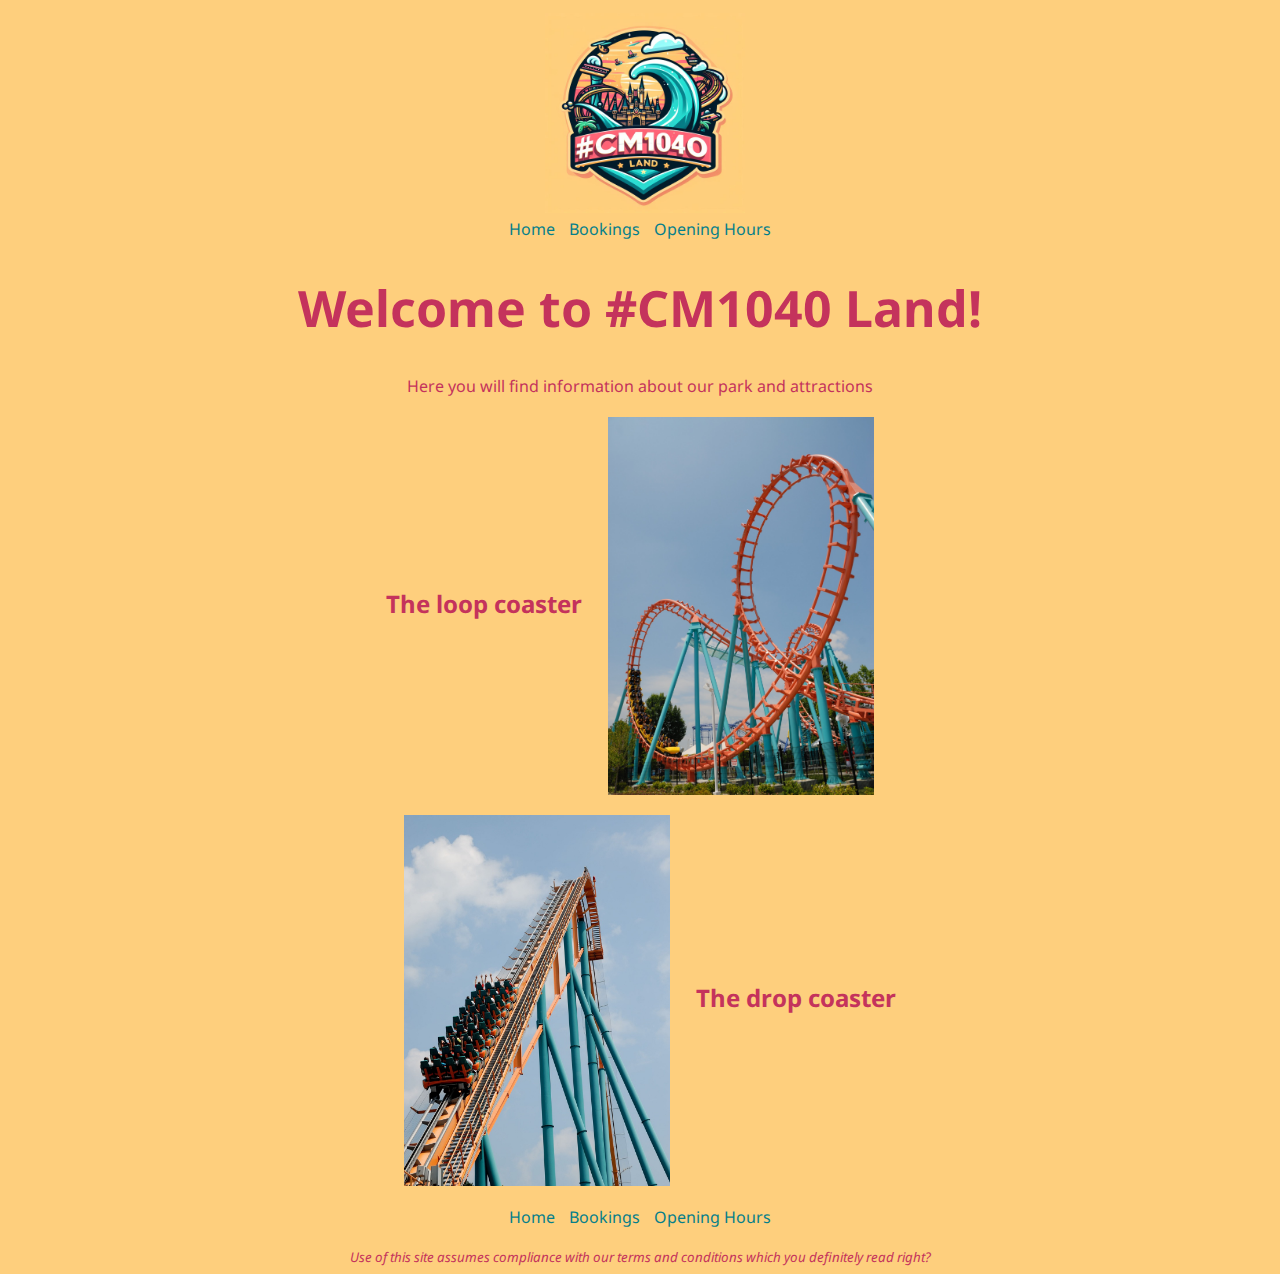
==== index.html @ 5c7fb1ee "More CSS theming" ====
<!-- Wireframe: https://www.figma.com/file/y3d4MsOVVOlevsQL9Gg4LT/Opening-Hours?type=design&mode=design&t=Ou2xf86A0psHcPzY-0 -->

<!DOCTYPE html>
<html lang="en">

<head>
    <meta charset="UTF-8">
    <meta name="viewport" content="width=device-width, initial-scale=1.0">
    <meta name="description" content="Free Web tutorials">
    <meta name="keywords" content="HTML, CSS, JavaScript">
    <meta http-equiv="refresh" content="30">
    <link rel="stylesheet" href="./stylesheet/main.css">
    <link rel="stylesheet" href="./stylesheet/index.css">
    <link href='https://fonts.googleapis.com/css?family=Noto+Sans' rel='stylesheet'>
    <!-- Required a Title -->
    <title>CM1040 Land Home</title>
</head>

<body class="grid-container">
    <!-- Header block to hold site logo-->
    <header>
        <img src="./static/images/logo/MainLogo.jpg" alt="#cm1040 main logo" id="headerImage">
    </header>
    <!-- Navigation bar to hold links to other pages-->
    <nav>
        <a href="index.html">Home</a>
        <a href="pages/bookings.html">Bookings</a>
        <a href="pages/opening_hours.html">Opening Hours</a>
    </nav>
    <!-- Content Here. Content will be in blocks on which the image alternates left to right with the text -->

    <main>
        <h1>Welcome to #CM1040 Land!</h1>
        <p>Here you will find information about our park and attractions</p>
        <div id="mainContentImageFirst">
            <p class="rideText"><h2>The loop coaster
            <img src="./static/images/rides/roller-coaster-14030916182tB.jpg" alt="picture of a rollercoaster" class="rideImage"></h2>
        </p>
        </div>
        <div id="mainContentTextFirst">
            <p class="rideText"><h2>
            <img src="./static/images/rides/roller-coaster-1701092_1280.jpg" alt="picture of a rollercoaster" class="rideImage">
            The drop coaster</h2></p>
        </div>
    </main>
    <!-- footer block to hold sitemap and legal statement-->
    <footer>
        <nav id="SiteMap"><a href="index.html">Home</a>
            <a href="./pages/bookings.html">Bookings</a>
            <a href="./pages/opening_hours.html">Opening Hours</a>
        </nav>
        <div id="legalDisclaimer">Use of this site assumes compliance with our terms and conditions which you definitely
            read right?</div>
    </footer>
</body>

</html>
---- stylesheet/main.css ----
/* main.css is on everypage to keep styling consistant, will make use of css variable system to keep colors consistant on each page  each page will have it's own css for individual styling which will allow each person to style their pages in their own way but keep the core style the same on all pages */

:root {
    /* All variables are stored in root allowing them to be used on other css pages by calling var() */
    --background-color: blue;
}

body,
h1,
h2,
h3,
h4,
h5,
h6 {
    font-family: 'Noto Sans', Arial, Helvetica, sans-serif;
    background-color: rgb(254,207,125);
    color: rgb(196,51,92);
}
h1{
    font-size: 50px;
}

table {
    margin-left: auto;
    margin-right: auto;
    padding: 5px;
    text-align: center;
}
td {
    padding:10px
}
tr:nth-child(even){background-color: #f2f2f2;}
tr:nth-child(odd){background-color: lightgray;}

tr:hover {background-color: rgb(255,100,118);
color: white;}

th {
  padding-top: 12px;
  padding-bottom: 12px;
  background-color:rgb(6,127,138);
  color: white;
}

/* Header CSS */
header {
    grid-area: header;
}

header {
    width: 100%;
    height: 200px;
    padding: 5px;

}

/* Navigation CSS */
nav {
    grid-area: nav;
}

nav {
    display: inline;
    padding: 5px,0,5px,0;
    margin: auto;
    box-sizing: content-box;
}

nav a {
    padding : 5px;
    text-decoration: none;
    color: rgb(6,127,138);
    
}

/* Main CSS */
main {
    grid-area: main;
}

main {
    text-align: center;
}

/* Footer CSS */
footer {
    grid-area: footer;
}

footer {
    text-align: center;
}

.grid-container {
    display: grid;
    grid-template-columns: 100px auto auto auto auto 100px;
    grid-template-areas:
        'header header header header header header'
        'nav nav nav nav nav nav'
        '. main main main main .'
        'footer footer footer footer footer footer';
}

#headerImage {
    display: block;
    margin-left: auto;
    margin-right: auto;
    height: 200px;
}

#SiteMap {
    display: block;
}


#legalDisclaimer {
    margin-top: 20px;
    font-size: smaller;
    font-style: italic;
}
---- stylesheet/index.css ----
.rideImage {
    width :25%;
    vertical-align: middle;
    margin-left: 20px;
    margin-right: 20px;
}

.rideText {
    vertical-align: middle;
}
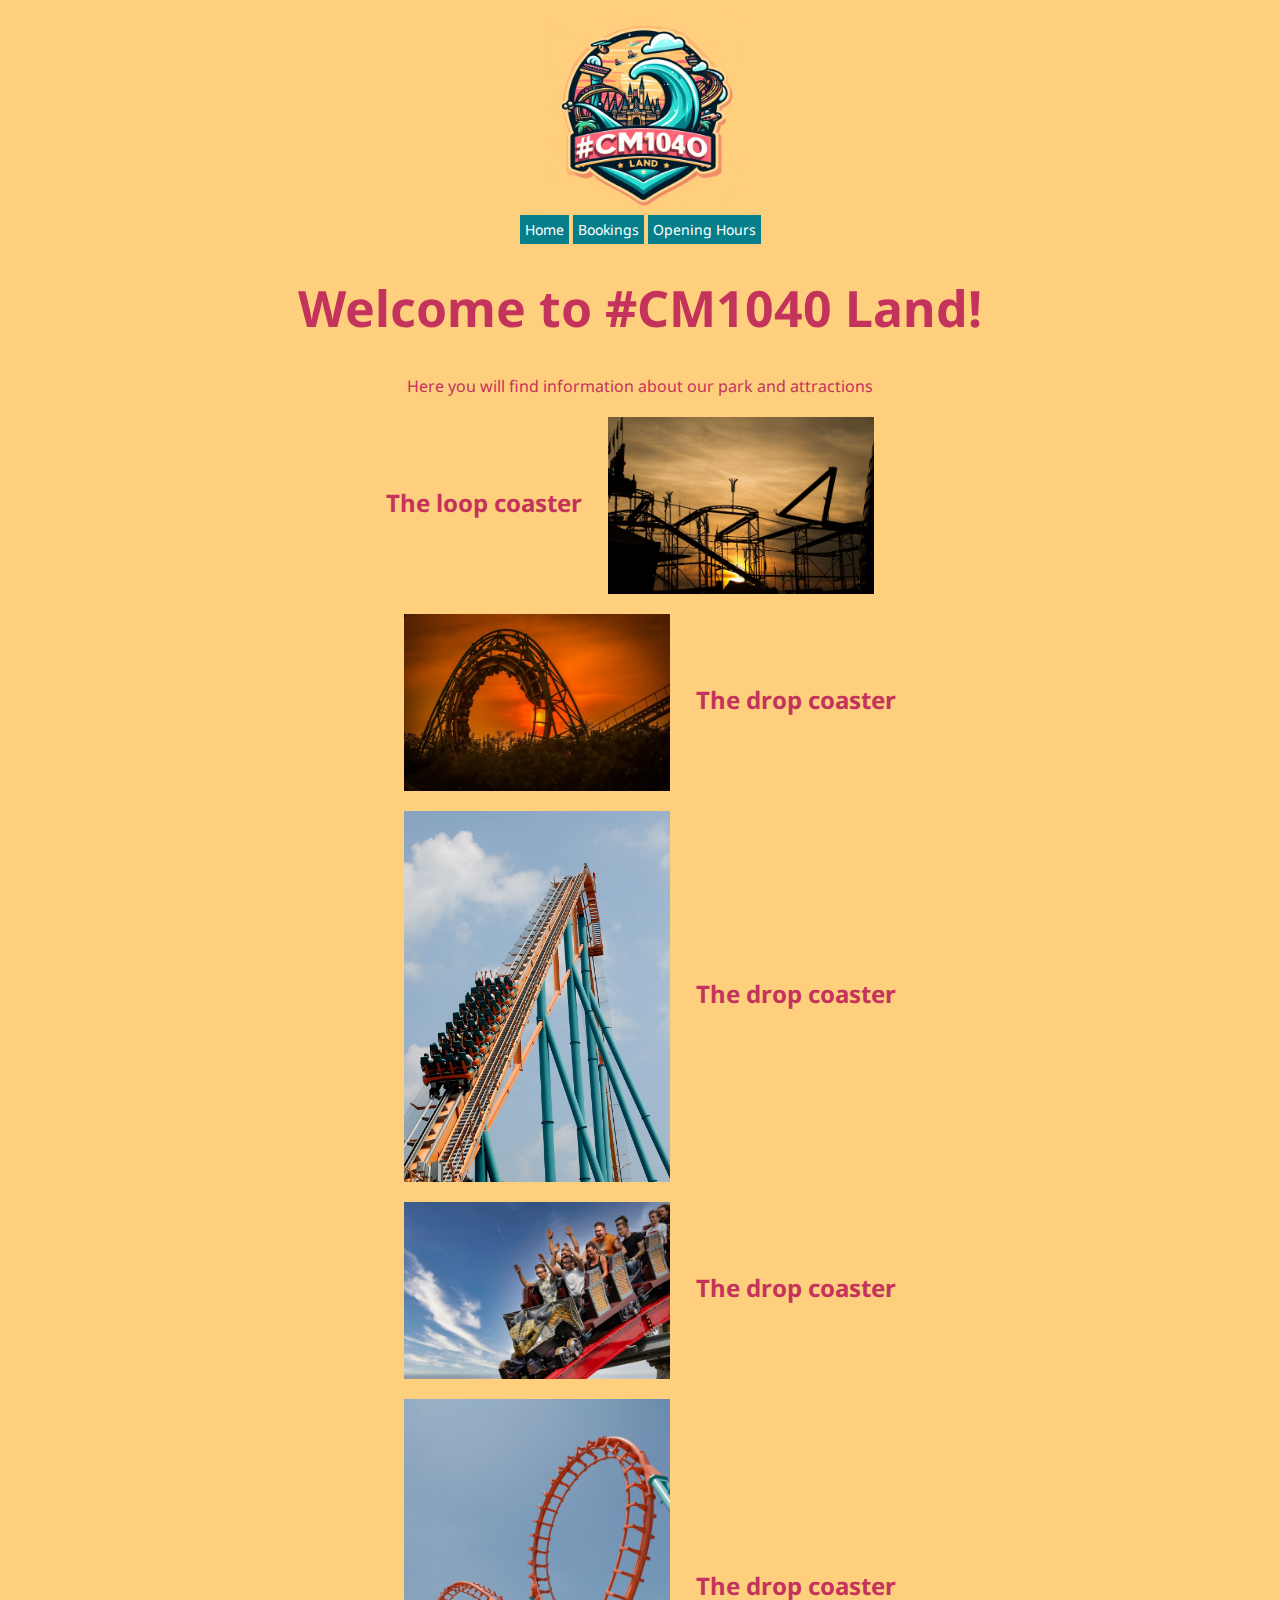
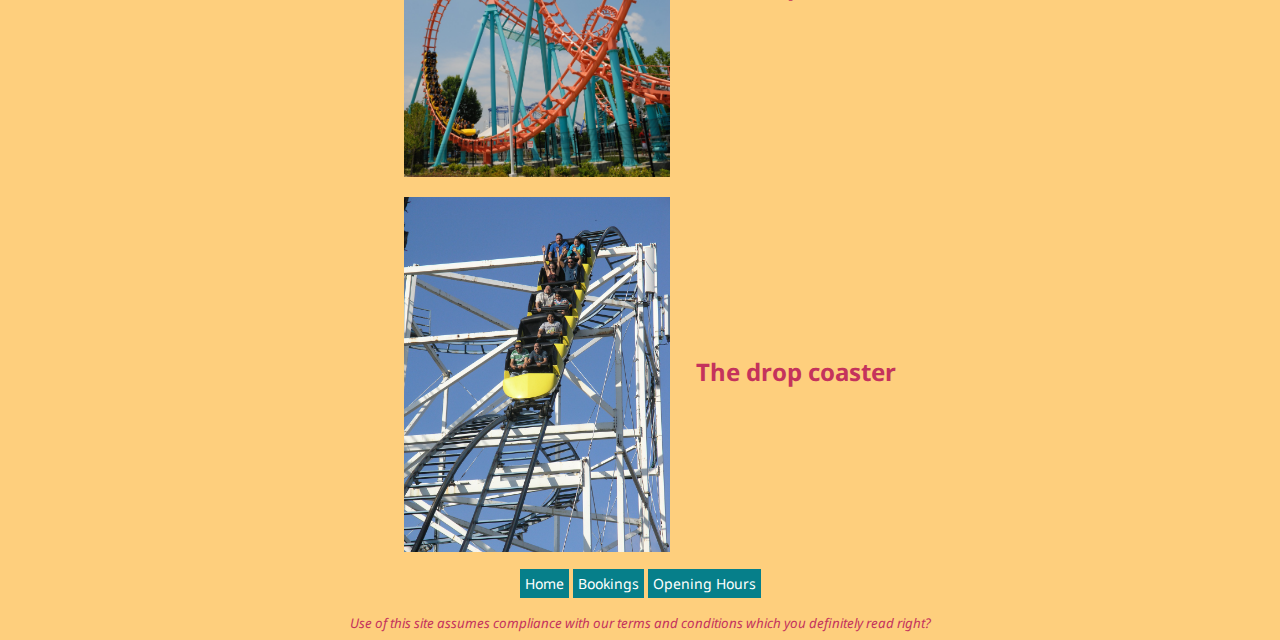
==== commit a0df3485: "update images" ====
--- a/index.html
+++ b/index.html
@@ -34,12 +34,32 @@
         <p>Here you will find information about our park and attractions</p>
         <div id="mainContentImageFirst">
             <p class="rideText"><h2>The loop coaster
-            <img src="./static/images/rides/roller-coaster-14030916182tB.jpg" alt="picture of a rollercoaster" class="rideImage"></h2>
+            <img src="./static/images/rides/coaster1.jpg" alt="picture of a rollercoaster" class="rideImage"></h2>
         </p>
         </div>
         <div id="mainContentTextFirst">
             <p class="rideText"><h2>
-            <img src="./static/images/rides/roller-coaster-1701092_1280.jpg" alt="picture of a rollercoaster" class="rideImage">
+            <img src="./static/images/rides/coaster2.jpg" alt="picture of a rollercoaster" class="rideImage">
+            The drop coaster</h2></p>
+        </div>
+        <div id="mainContentTextFirst">
+            <p class="rideText"><h2>
+            <img src="./static/images/rides/coaster3.jpg" alt="picture of a rollercoaster" class="rideImage">
+            The drop coaster</h2></p>
+        </div>
+        <div id="mainContentTextFirst">
+            <p class="rideText"><h2>
+            <img src="./static/images/rides/coaster4.jpg" alt="picture of a rollercoaster" class="rideImage">
+            The drop coaster</h2></p>
+        </div>
+        <div id="mainContentTextFirst">
+            <p class="rideText"><h2>
+            <img src="./static/images/rides/coaster5.jpg" alt="picture of a rollercoaster" class="rideImage">
+            The drop coaster</h2></p>
+        </div>
+        <div id="mainContentTextFirst">
+            <p class="rideText"><h2>
+            <img src="./static/images/rides/coaster6.jpg" alt="picture of a rollercoaster" class="rideImage">
             The drop coaster</h2></p>
         </div>
     </main>
--- a/stylesheet/main.css
+++ b/stylesheet/main.css
@@ -4,7 +4,7 @@
     /* All variables are stored in root allowing them to be used on other css pages by calling var() */
     --background-color: blue;
 }
-
+/* set the default fonts throughout, the text color and the background color to match the logo */
 body,
 h1,
 h2,
@@ -16,10 +16,12 @@
     background-color: rgb(254,207,125);
     color: rgb(196,51,92);
 }
+/* override the h1 font size */
 h1{
     font-size: 50px;
 }
 
+/* setup defaults for tables, we want them to have some padding around the elements and the colors to alternate. When we hover over a row we want that row to change color so that it is obvious where the mouse is */
 table {
     margin-left: auto;
     margin-right: auto;
@@ -27,14 +29,13 @@
     text-align: center;
 }
 td {
-    padding:10px
+    padding:10px;
+    min-width: 100px;
 }
 tr:nth-child(even){background-color: #f2f2f2;}
 tr:nth-child(odd){background-color: lightgray;}
-
 tr:hover {background-color: rgb(255,100,118);
 color: white;}
-
 th {
   padding-top: 12px;
   padding-bottom: 12px;
@@ -42,7 +43,7 @@
   color: white;
 }
 
-/* Header CSS */
+/* Style the Header tag, we want this to be a standard size on all pages. Assign it to the header definition in the grid layout */
 header {
     grid-area: header;
 }
@@ -54,7 +55,7 @@
 
 }
 
-/* Navigation CSS */
+/* Style the Navigation tag, we want this to be a standard size on all pages. Assign it to the nav definition in the grid layout */
 nav {
     grid-area: nav;
 }
@@ -62,18 +63,27 @@
 nav {
     display: inline;
     padding: 5px,0,5px,0;
+    box-sizing: content-box;
     margin: auto;
-    box-sizing: content-box;
 }
-
+/* stick some boxes around the links in the nav bar and animate them so that they grow when you hover over them*/
 nav a {
     padding : 5px;
     text-decoration: none;
-    color: rgb(6,127,138);
-    
+    color: white;
+    background-color: rgb(6,127,138);
+/* add animation for nav bar to make the font size increase on hover*/
+    font-size: 14px;
+    transition: font-size 0.5s 0.1s;    
 }
 
-/* Main CSS */
+nav a:hover {
+    background-color: rgb(255,100,118);
+    color: white;
+    font-size: 36px;
+}
+
+/* Style the main tag, we want this to be a standard size on all pages. Assign it to the main definition in the grid layout */
 main {
     grid-area: main;
 }
@@ -82,7 +92,7 @@
     text-align: center;
 }
 
-/* Footer CSS */
+/* Style the footer tag, we want this to be a standard size on all pages. Assign it to the footer definition in the grid layout */
 footer {
     grid-area: footer;
 }
@@ -90,7 +100,7 @@
 footer {
     text-align: center;
 }
-
+/* Create the grid layout, it should be that the first 100% is the header then 100% of the nav then the main section has some padding to keep it more to the center and finally the footer is 100% again */
 .grid-container {
     display: grid;
     grid-template-columns: 100px auto auto auto auto 100px;
@@ -100,19 +110,19 @@
         '. main main main main .'
         'footer footer footer footer footer footer';
 }
-
+/* control the height of the header image */
 #headerImage {
     display: block;
     margin-left: auto;
     margin-right: auto;
     height: 200px;
 }
-
+/* make the site map links appear as a block */
 #SiteMap {
     display: block;
 }
 
-
+/* make the legal disclaimer smaller and italic */
 #legalDisclaimer {
     margin-top: 20px;
     font-size: smaller;
--- a/stylesheet/index.css
+++ b/stylesheet/index.css
@@ -1,10 +1,11 @@
+/* scale the ride image and put some margins around it */
 .rideImage {
     width :25%;
     vertical-align: middle;
     margin-left: 20px;
     margin-right: 20px;
 }
-
+/* align the text so that it appears in the middle of the image it is alongside */
 .rideText {
     vertical-align: middle;
 }
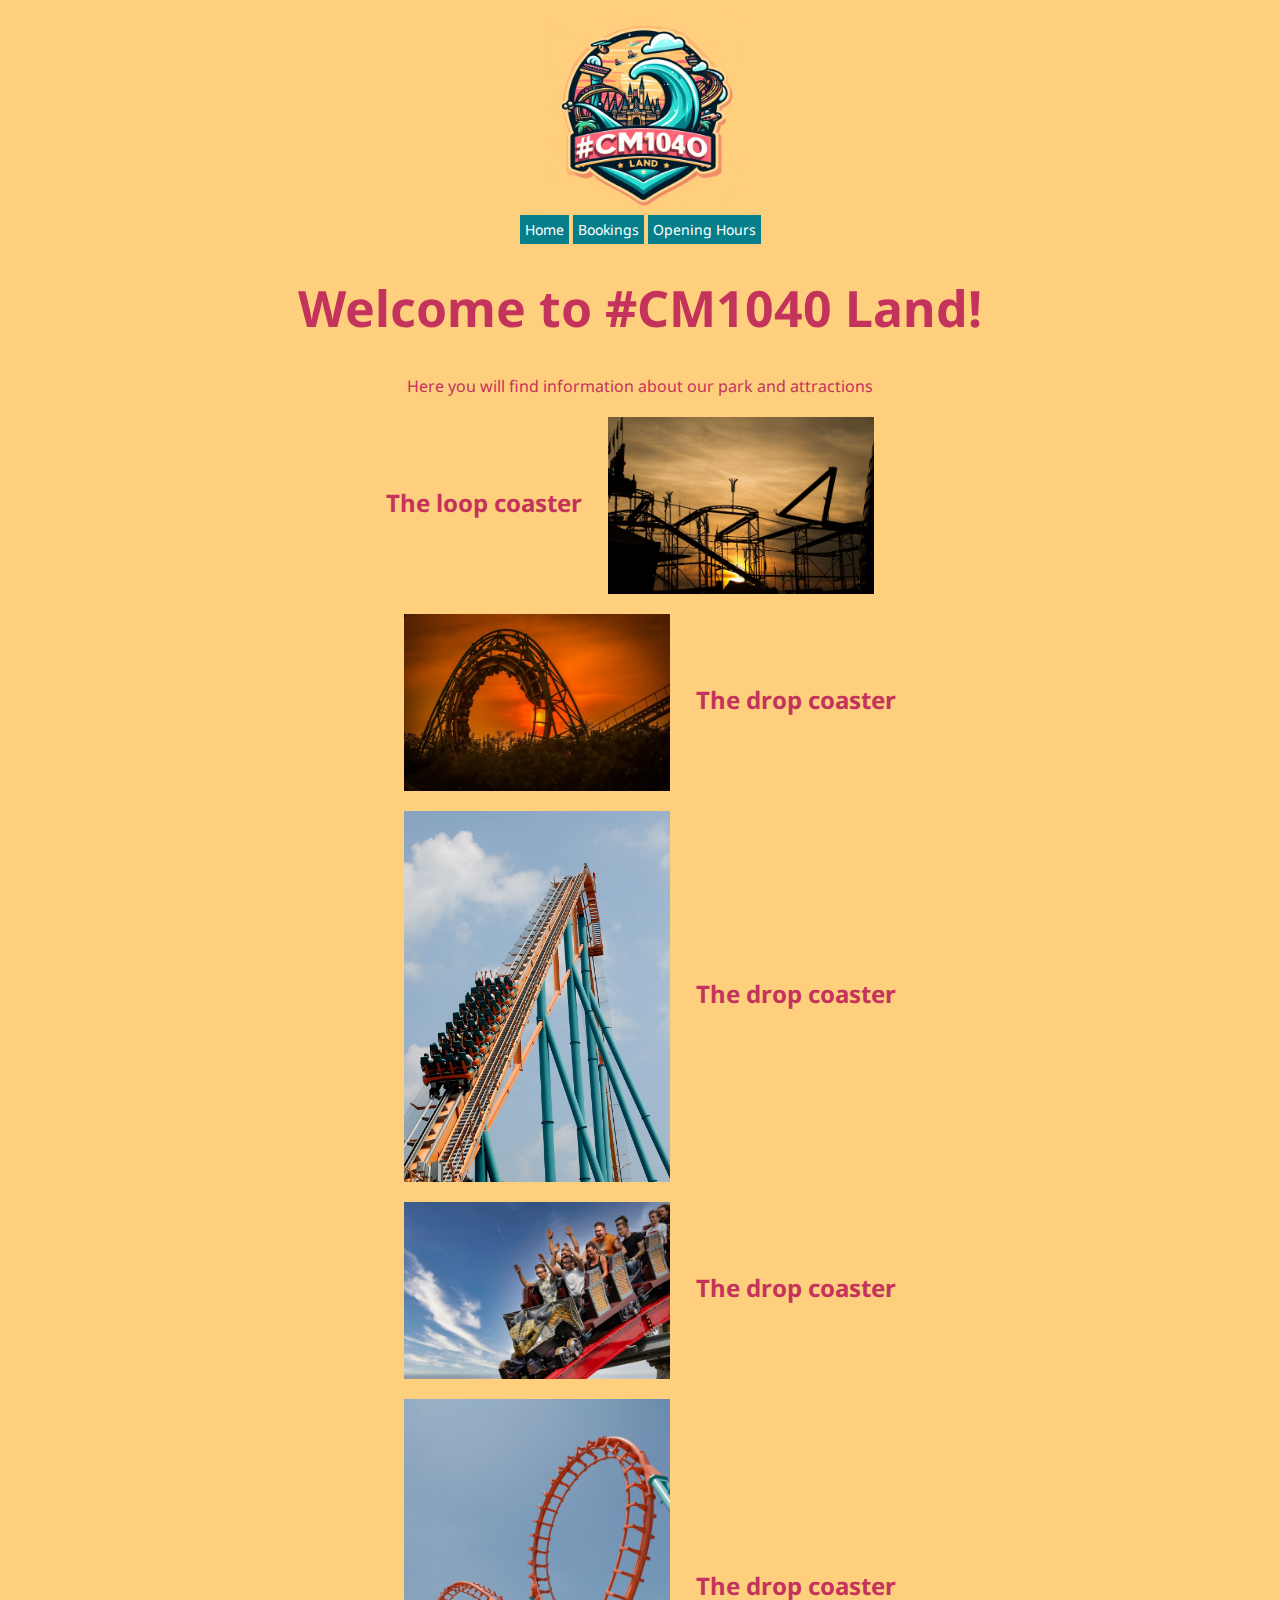
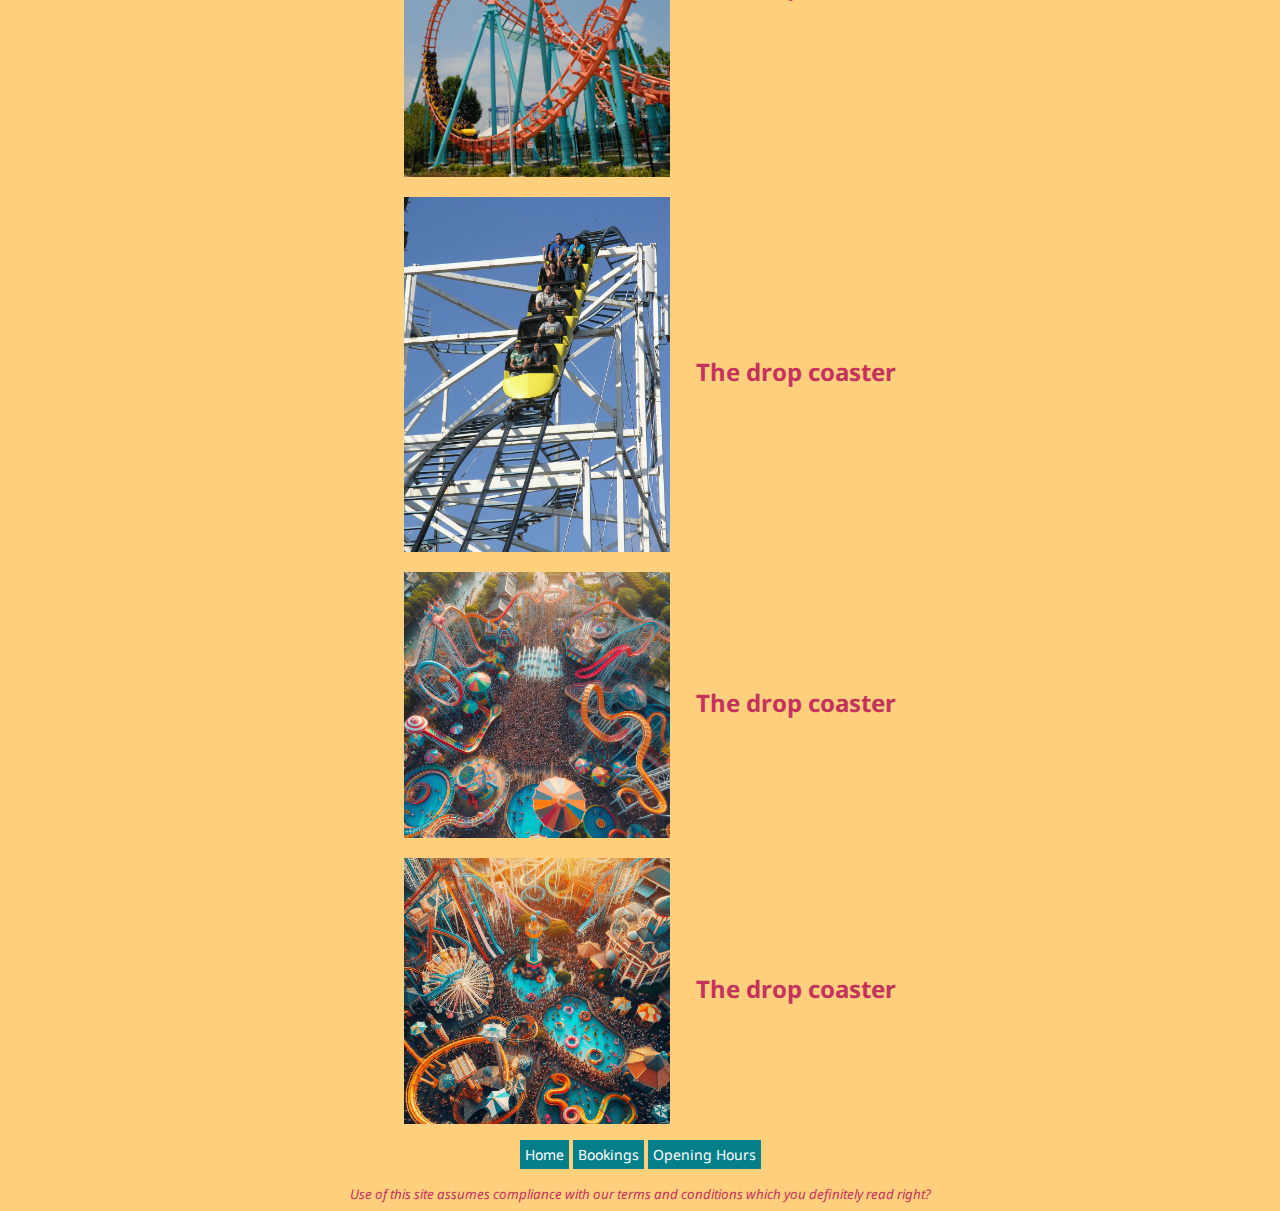
==== commit 2098e417: "build out content" ====
--- a/index.html
+++ b/index.html
@@ -42,7 +42,7 @@
             <img src="./static/images/rides/coaster2.jpg" alt="picture of a rollercoaster" class="rideImage">
             The drop coaster</h2></p>
         </div>
-        <div id="mainContentTextFirst">
+        <div id="mainContentImageFirst">
             <p class="rideText"><h2>
             <img src="./static/images/rides/coaster3.jpg" alt="picture of a rollercoaster" class="rideImage">
             The drop coaster</h2></p>
@@ -52,7 +52,7 @@
             <img src="./static/images/rides/coaster4.jpg" alt="picture of a rollercoaster" class="rideImage">
             The drop coaster</h2></p>
         </div>
-        <div id="mainContentTextFirst">
+        <div id="mainContentImageFirst">
             <p class="rideText"><h2>
             <img src="./static/images/rides/coaster5.jpg" alt="picture of a rollercoaster" class="rideImage">
             The drop coaster</h2></p>
@@ -60,6 +60,16 @@
         <div id="mainContentTextFirst">
             <p class="rideText"><h2>
             <img src="./static/images/rides/coaster6.jpg" alt="picture of a rollercoaster" class="rideImage">
+            The drop coaster</h2></p>
+        </div>
+        <div id="mainContentImageFirst">
+            <p class="rideText"><h2>
+            <img src="./static/images/marketing/parkfromabove.jpg" alt="View of park from above" class="rideImage">
+            The drop coaster</h2></p>
+        </div>
+        <div id="mainContentImageFirst">
+            <p class="rideText"><h2>
+            <img src="./static/images/marketing/parkfromabove2.jpg" alt="View of park from above" class="rideImage">
             The drop coaster</h2></p>
         </div>
     </main>
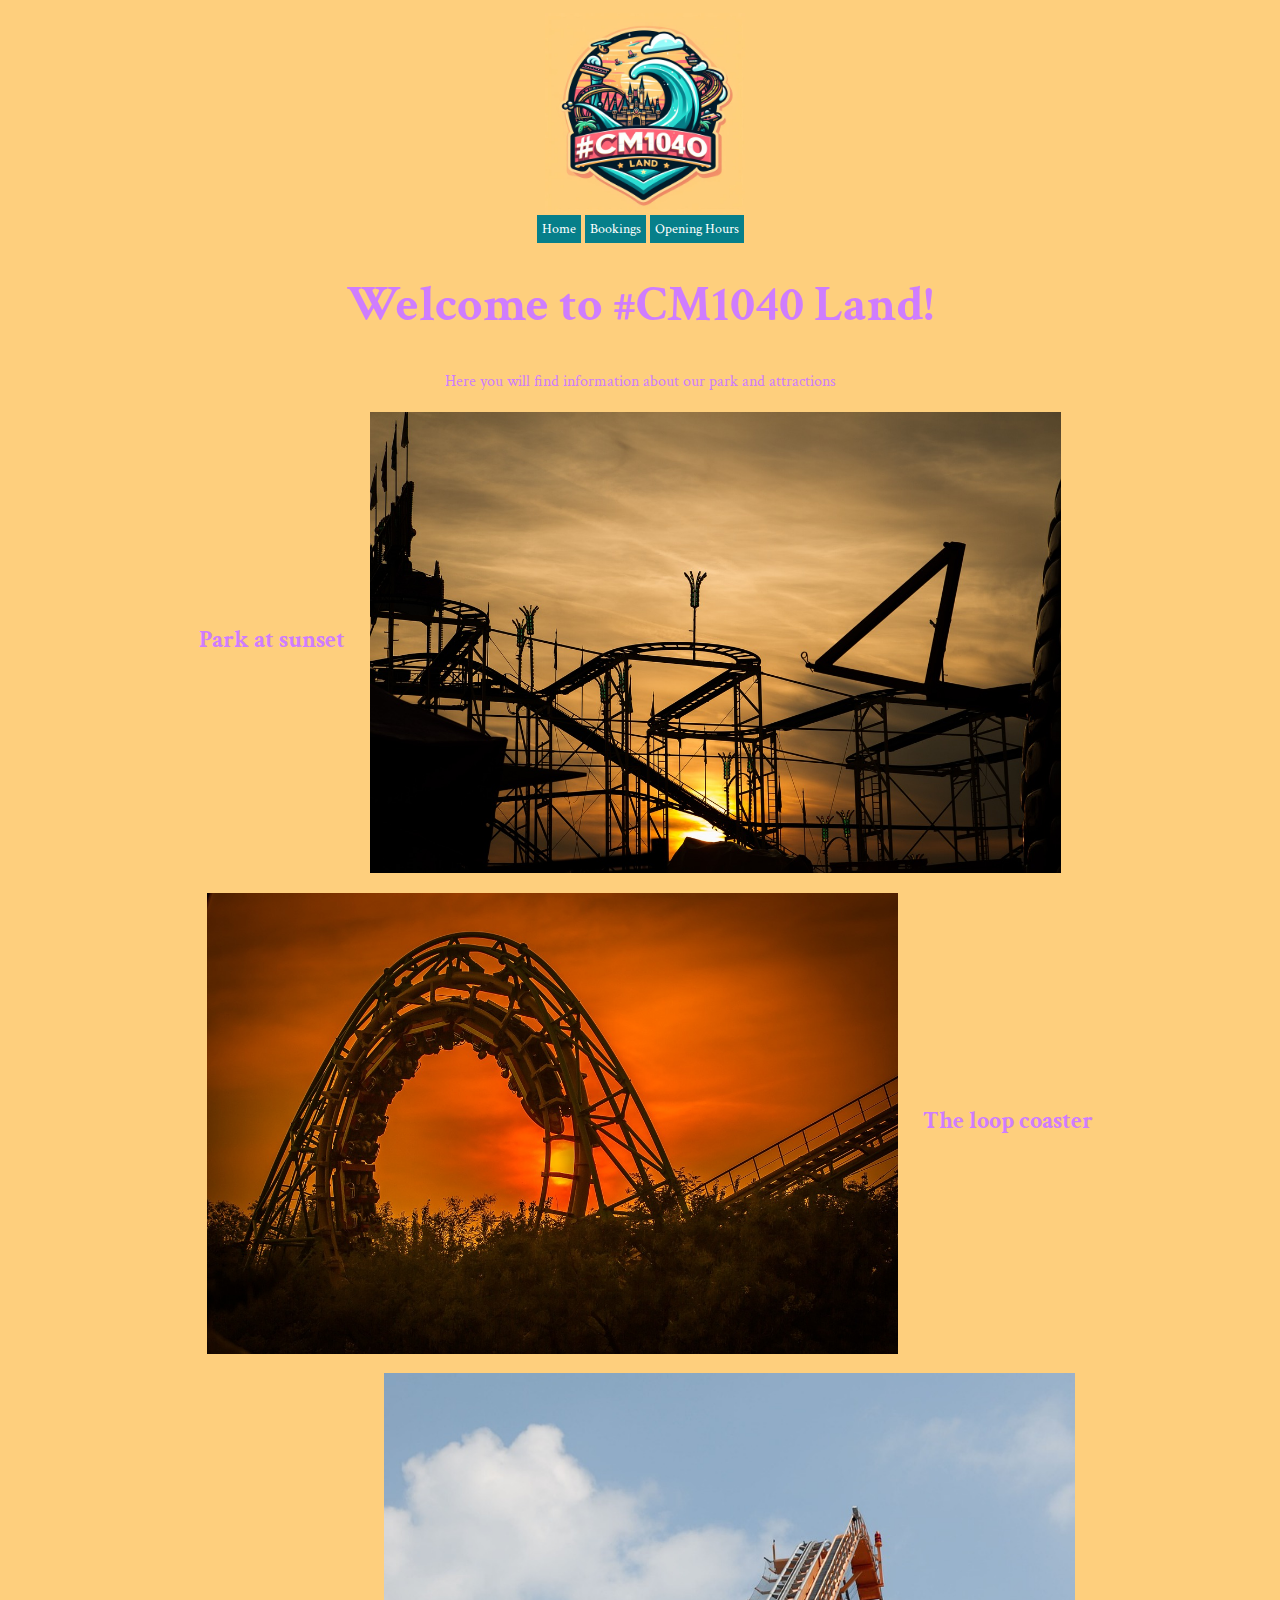
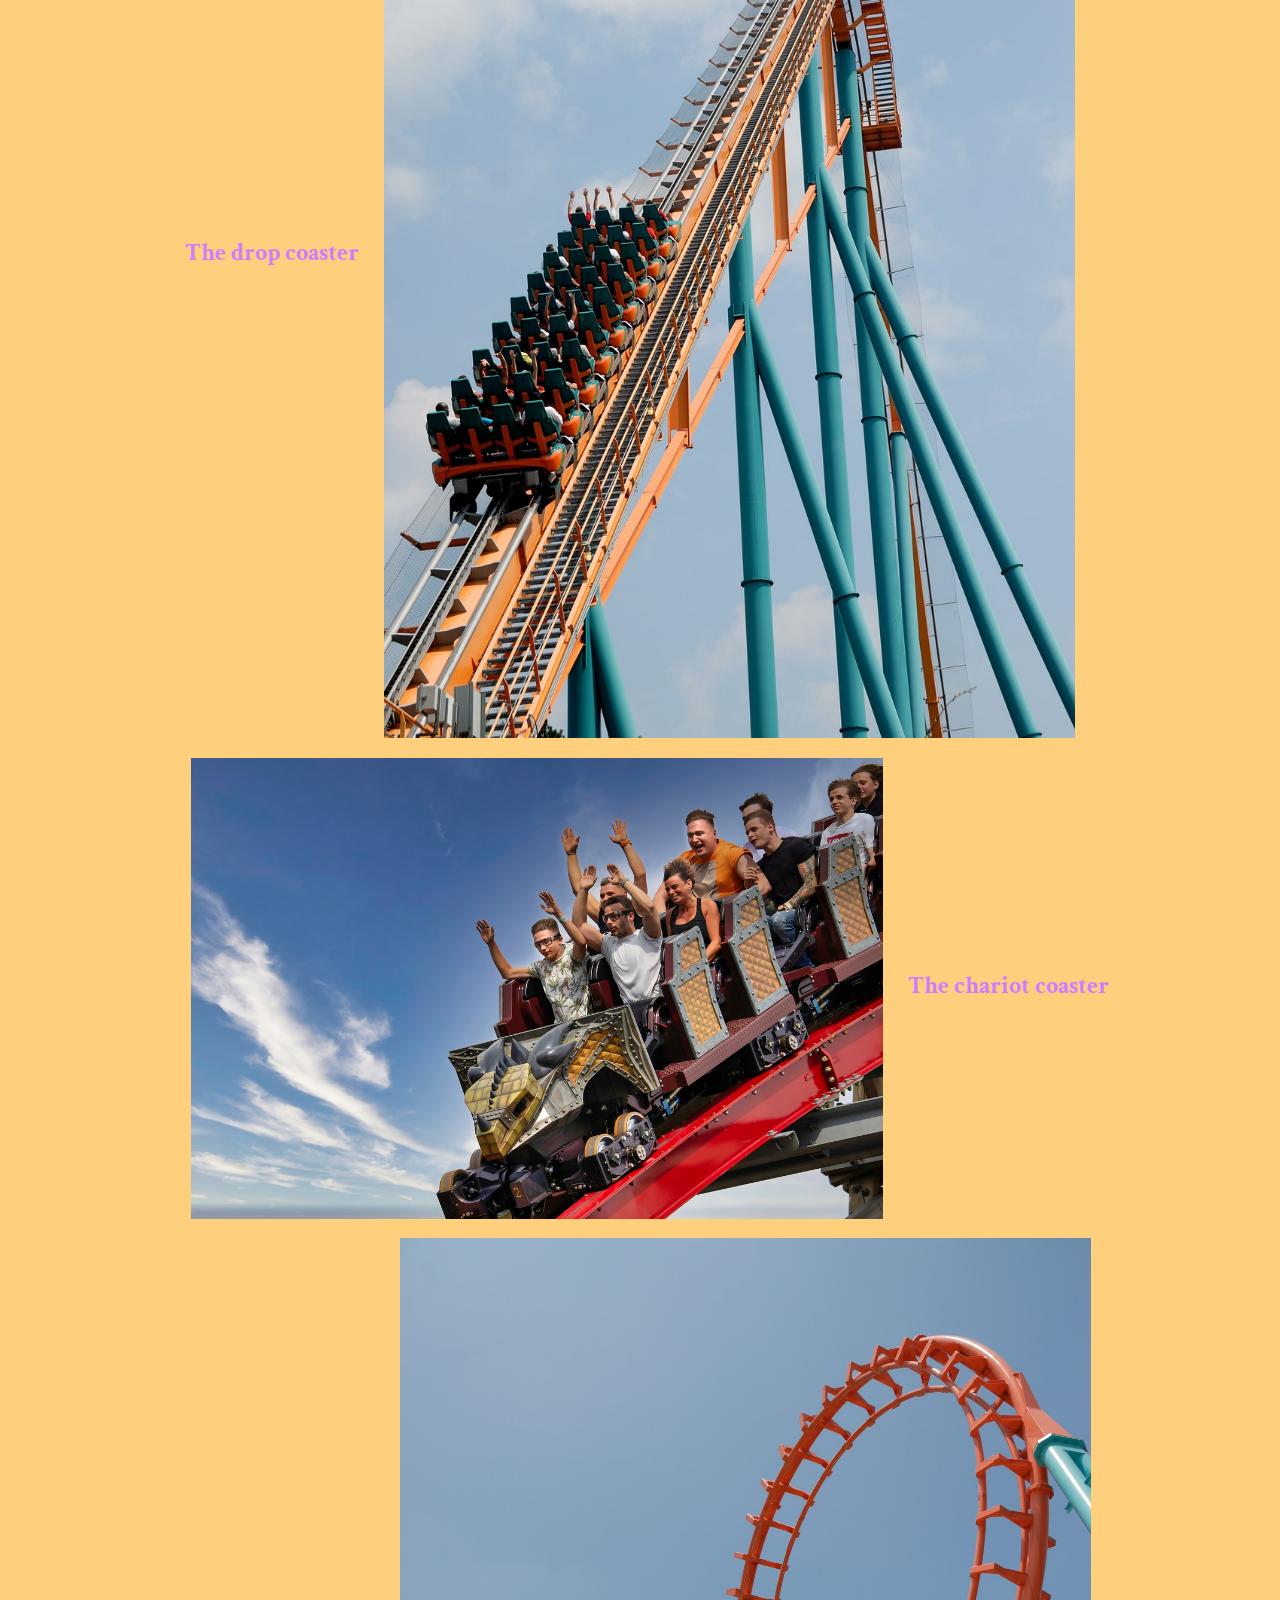
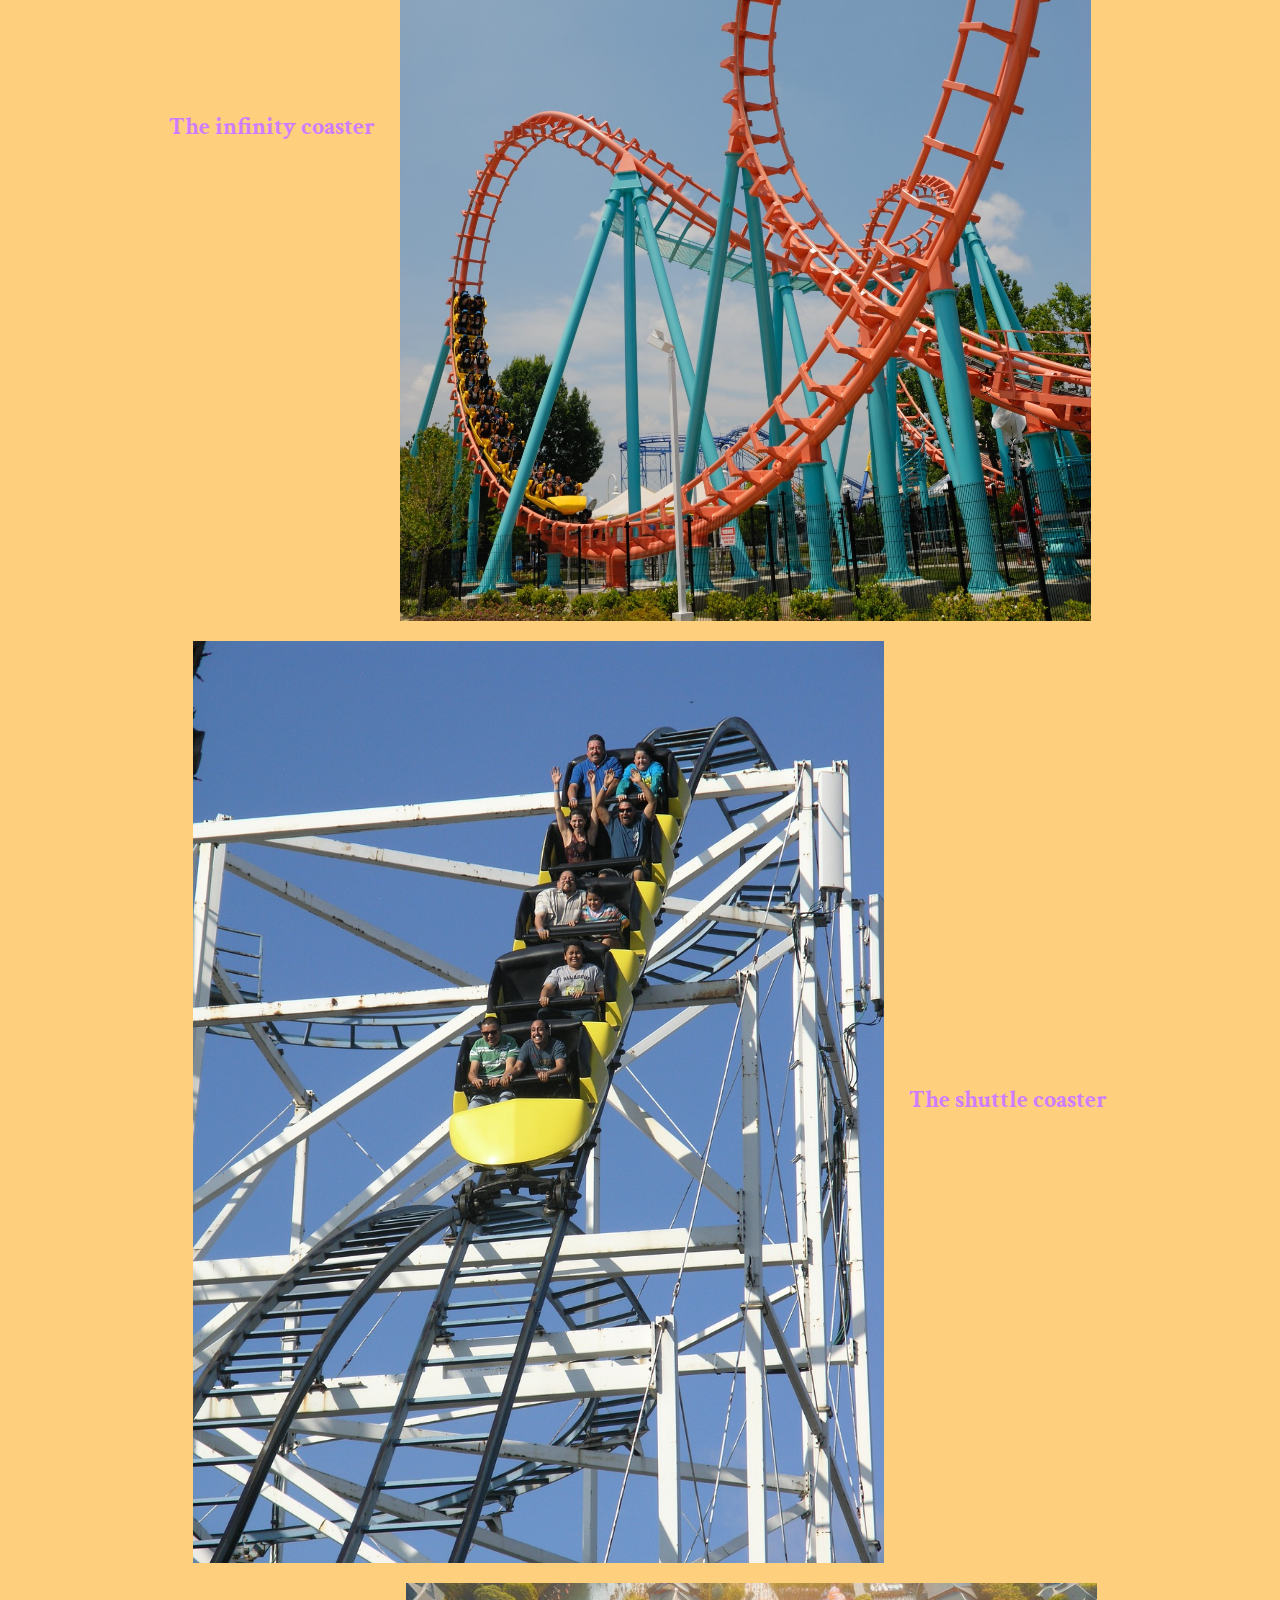
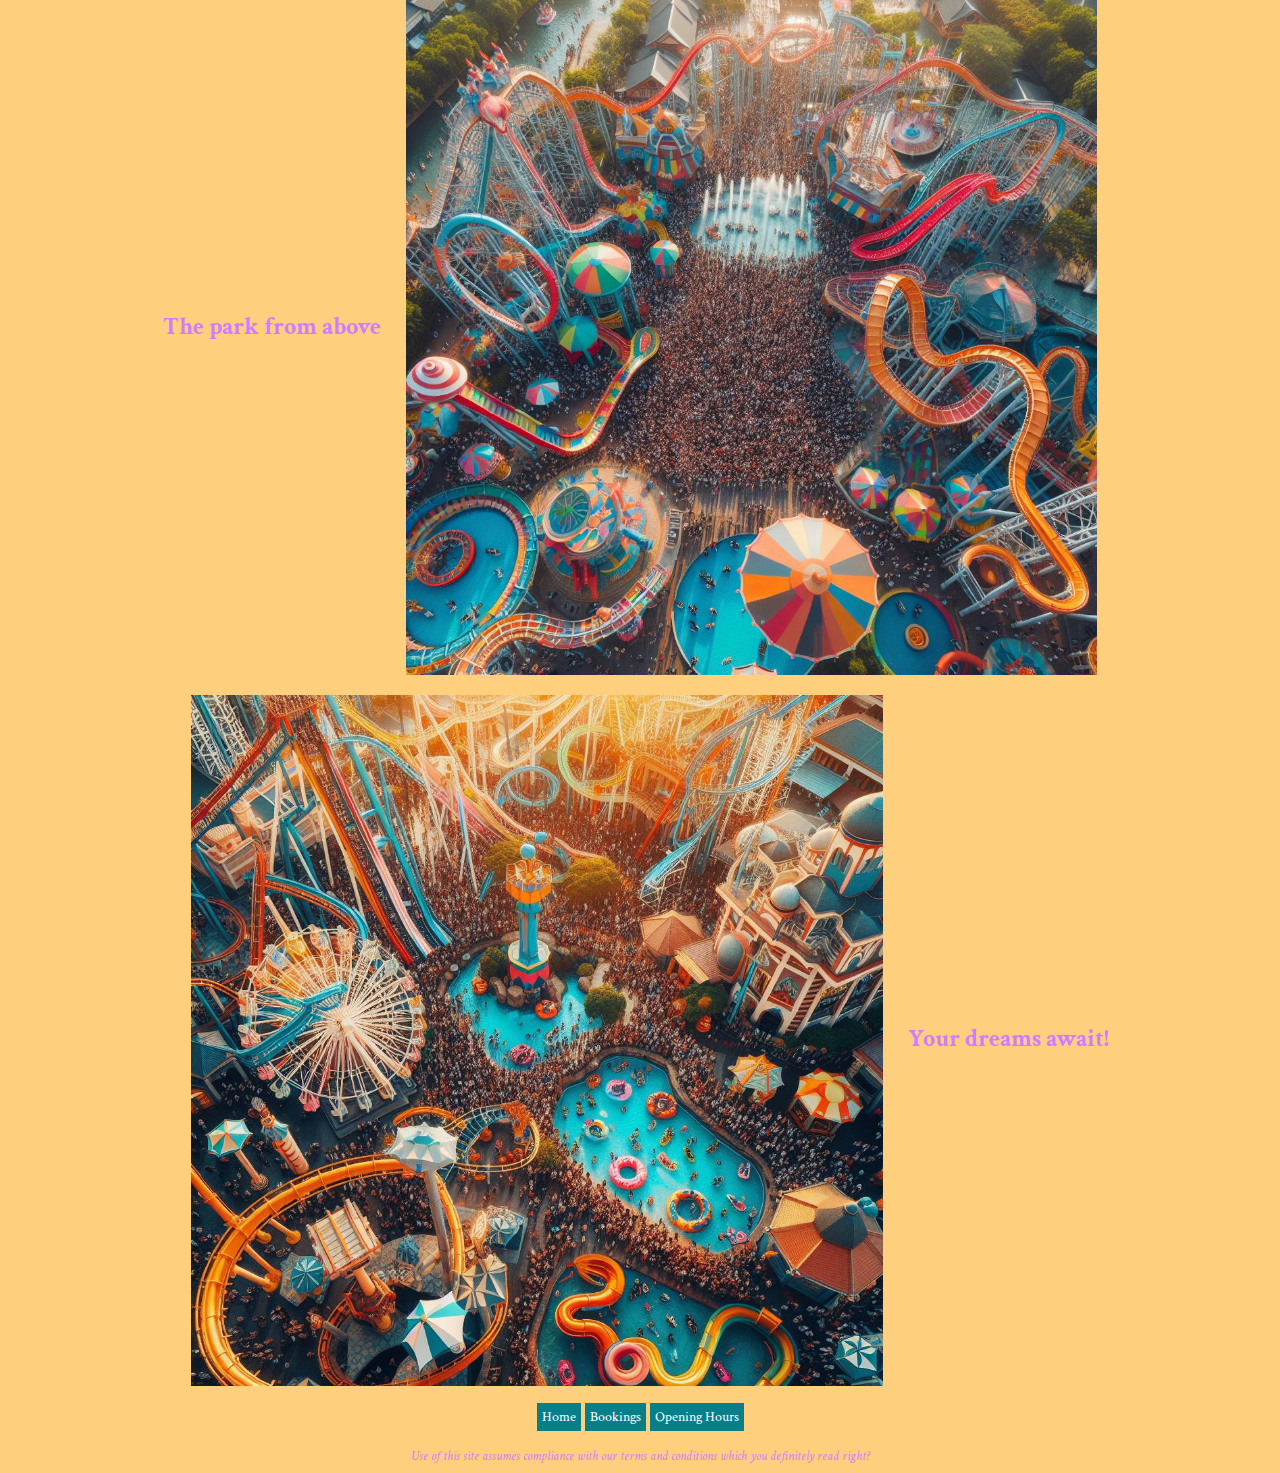
==== commit 99ba4e48: "Change font" ====
--- a/index.html
+++ b/index.html
@@ -11,7 +11,7 @@
     <meta http-equiv="refresh" content="30">
     <link rel="stylesheet" href="./stylesheet/main.css">
     <link rel="stylesheet" href="./stylesheet/index.css">
-    <link href='https://fonts.googleapis.com/css?family=Noto+Sans' rel='stylesheet'>
+    <link href='https://fonts.googleapis.com/css?family=Crimson+Text' rel='stylesheet'>
     <!-- Required a Title -->
     <title>CM1040 Land Home</title>
 </head>
@@ -33,44 +33,45 @@
         <h1>Welcome to #CM1040 Land!</h1>
         <p>Here you will find information about our park and attractions</p>
         <div id="mainContentImageFirst">
-            <p class="rideText"><h2>The loop coaster
+            <p class="rideText"><h2>Park at sunset
             <img src="./static/images/rides/coaster1.jpg" alt="picture of a rollercoaster" class="rideImage"></h2>
         </p>
         </div>
         <div id="mainContentTextFirst">
             <p class="rideText"><h2>
             <img src="./static/images/rides/coaster2.jpg" alt="picture of a rollercoaster" class="rideImage">
-            The drop coaster</h2></p>
+            The loop coaster</h2></p>
         </div>
         <div id="mainContentImageFirst">
-            <p class="rideText"><h2>
+            <p class="rideText"><h2>The drop coaster
             <img src="./static/images/rides/coaster3.jpg" alt="picture of a rollercoaster" class="rideImage">
-            The drop coaster</h2></p>
+            </h2></p>
         </div>
         <div id="mainContentTextFirst">
             <p class="rideText"><h2>
             <img src="./static/images/rides/coaster4.jpg" alt="picture of a rollercoaster" class="rideImage">
-            The drop coaster</h2></p>
+            The chariot coaster</h2></p>
         </div>
         <div id="mainContentImageFirst">
-            <p class="rideText"><h2>
+            <p class="rideText"><h2>The infinity coaster
             <img src="./static/images/rides/coaster5.jpg" alt="picture of a rollercoaster" class="rideImage">
-            The drop coaster</h2></p>
+            </h2></p>
         </div>
         <div id="mainContentTextFirst">
             <p class="rideText"><h2>
             <img src="./static/images/rides/coaster6.jpg" alt="picture of a rollercoaster" class="rideImage">
-            The drop coaster</h2></p>
+            The shuttle coaster</h2></p>
         </div>
         <div id="mainContentImageFirst">
-            <p class="rideText"><h2>
+            <p class="rideText"><h2>The park from above
             <img src="./static/images/marketing/parkfromabove.jpg" alt="View of park from above" class="rideImage">
-            The drop coaster</h2></p>
+            </h2></p>
         </div>
         <div id="mainContentImageFirst">
             <p class="rideText"><h2>
             <img src="./static/images/marketing/parkfromabove2.jpg" alt="View of park from above" class="rideImage">
-            The drop coaster</h2></p>
+            Your dreams await!
+            </h2></p>
         </div>
     </main>
     <!-- footer block to hold sitemap and legal statement-->
--- a/stylesheet/main.css
+++ b/stylesheet/main.css
@@ -12,9 +12,9 @@
 h4,
 h5,
 h6 {
-    font-family: 'Noto Sans', Arial, Helvetica, sans-serif;
+    font-family: 'Crimson Text', Arial, Helvetica, sans-serif;
     background-color: rgb(254,207,125);
-    color: rgb(196,51,92);
+    color: #CF7DFE;
 }
 /* override the h1 font size */
 h1{
--- a/stylesheet/index.css
+++ b/stylesheet/index.css
@@ -1,6 +1,6 @@
 /* scale the ride image and put some margins around it */
 .rideImage {
-    width :25%;
+    width :65%;
     vertical-align: middle;
     margin-left: 20px;
     margin-right: 20px;
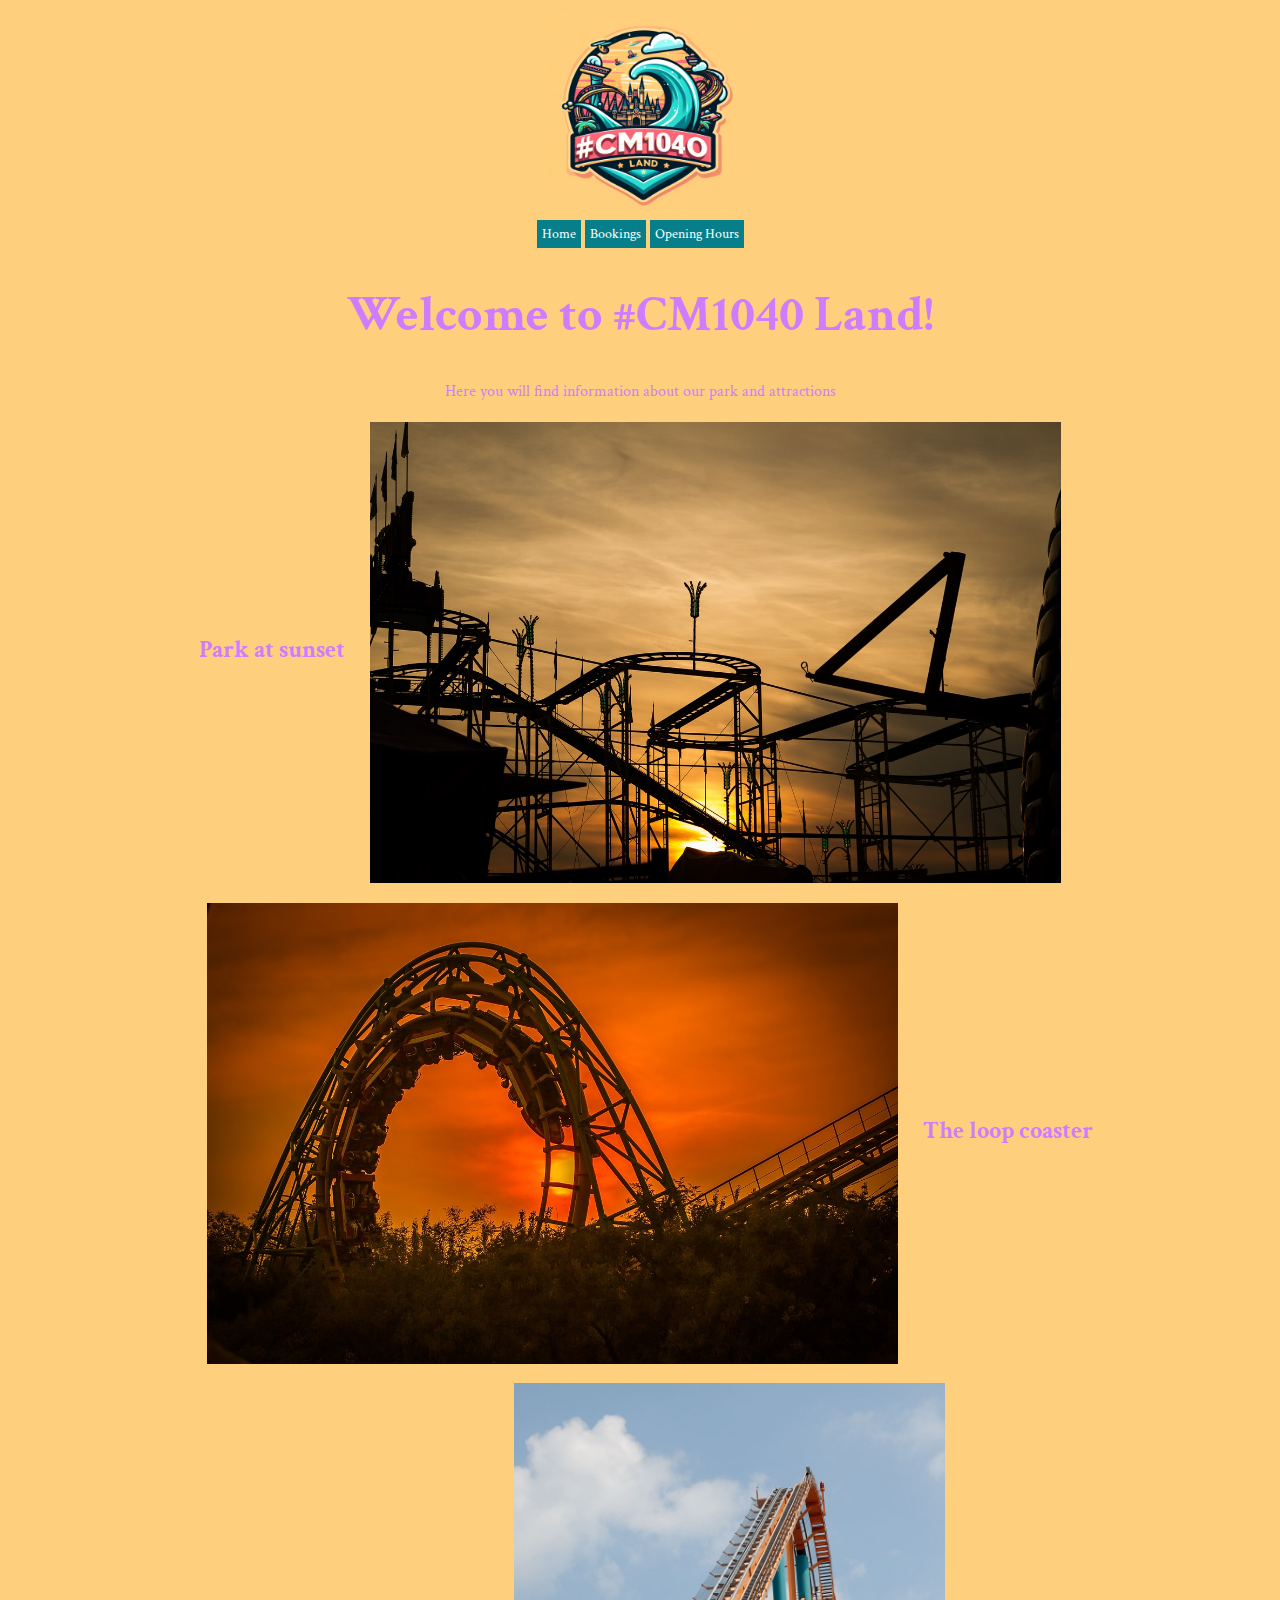
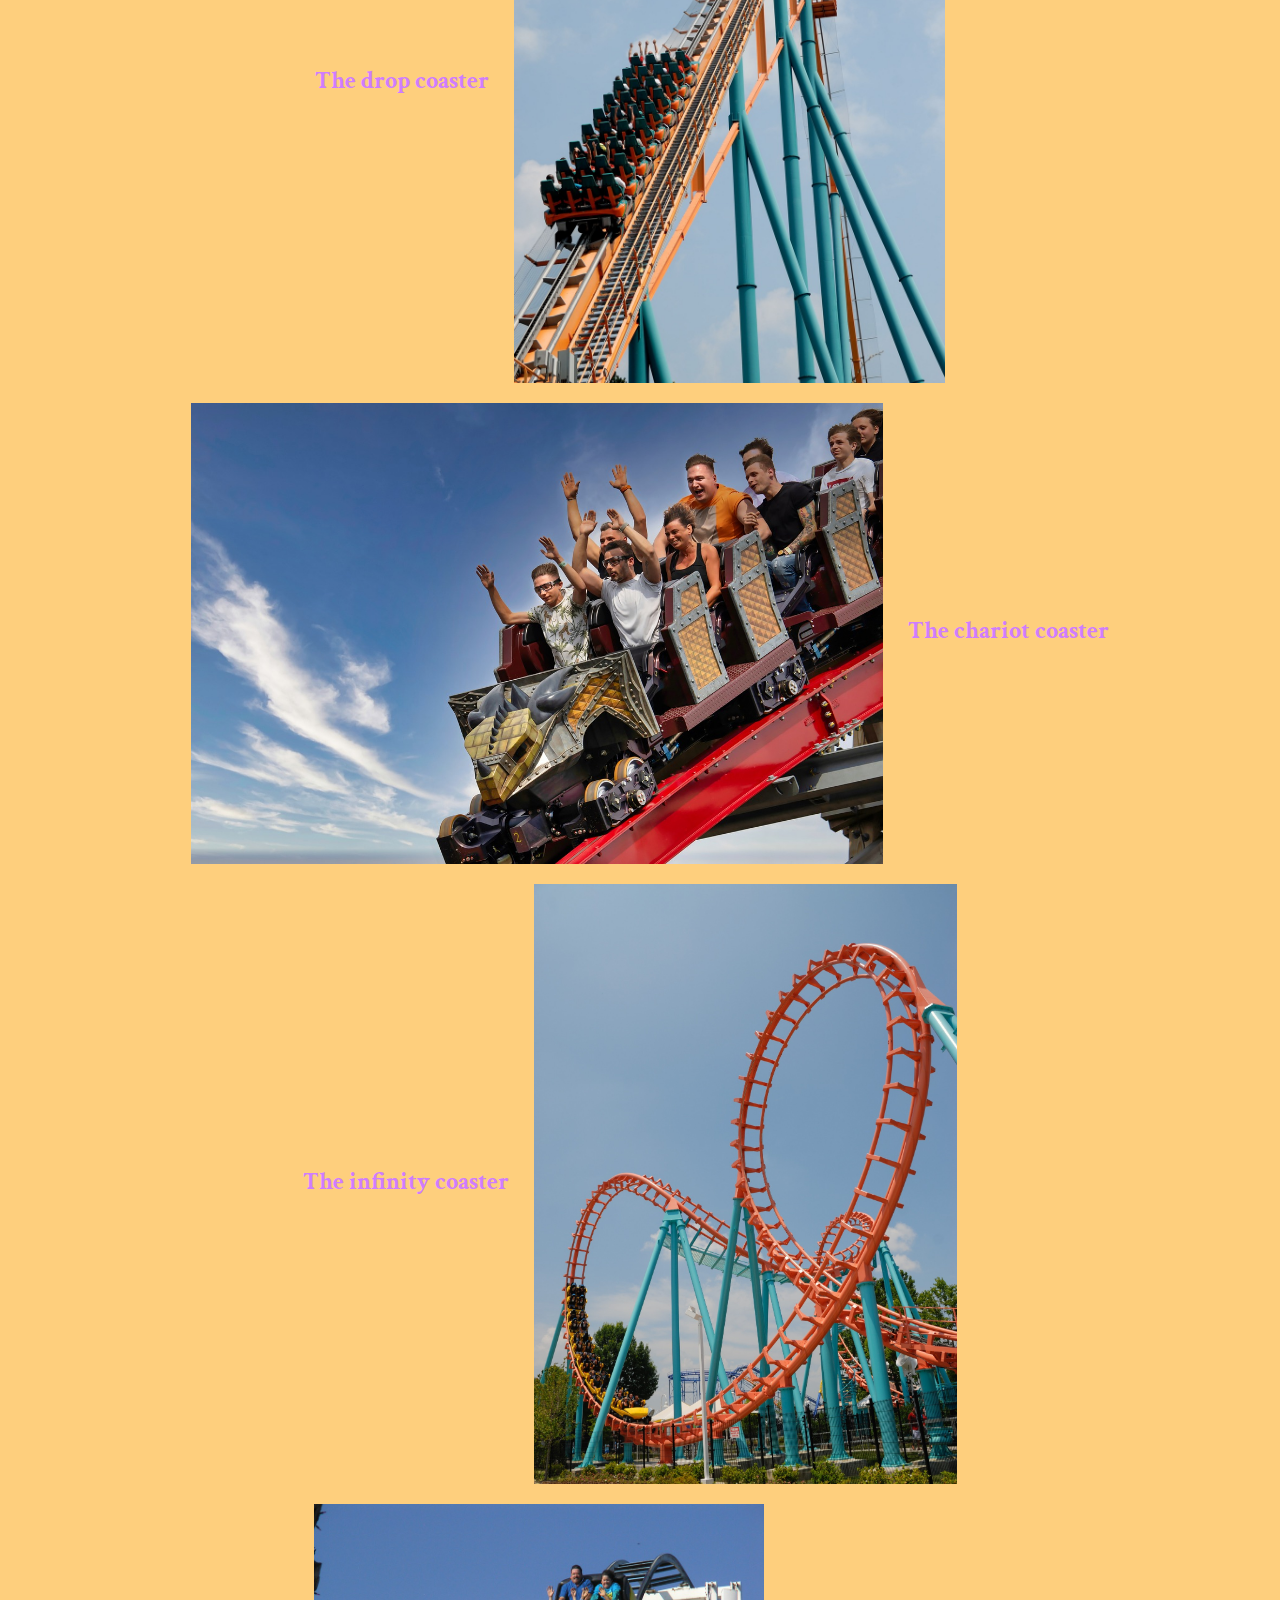
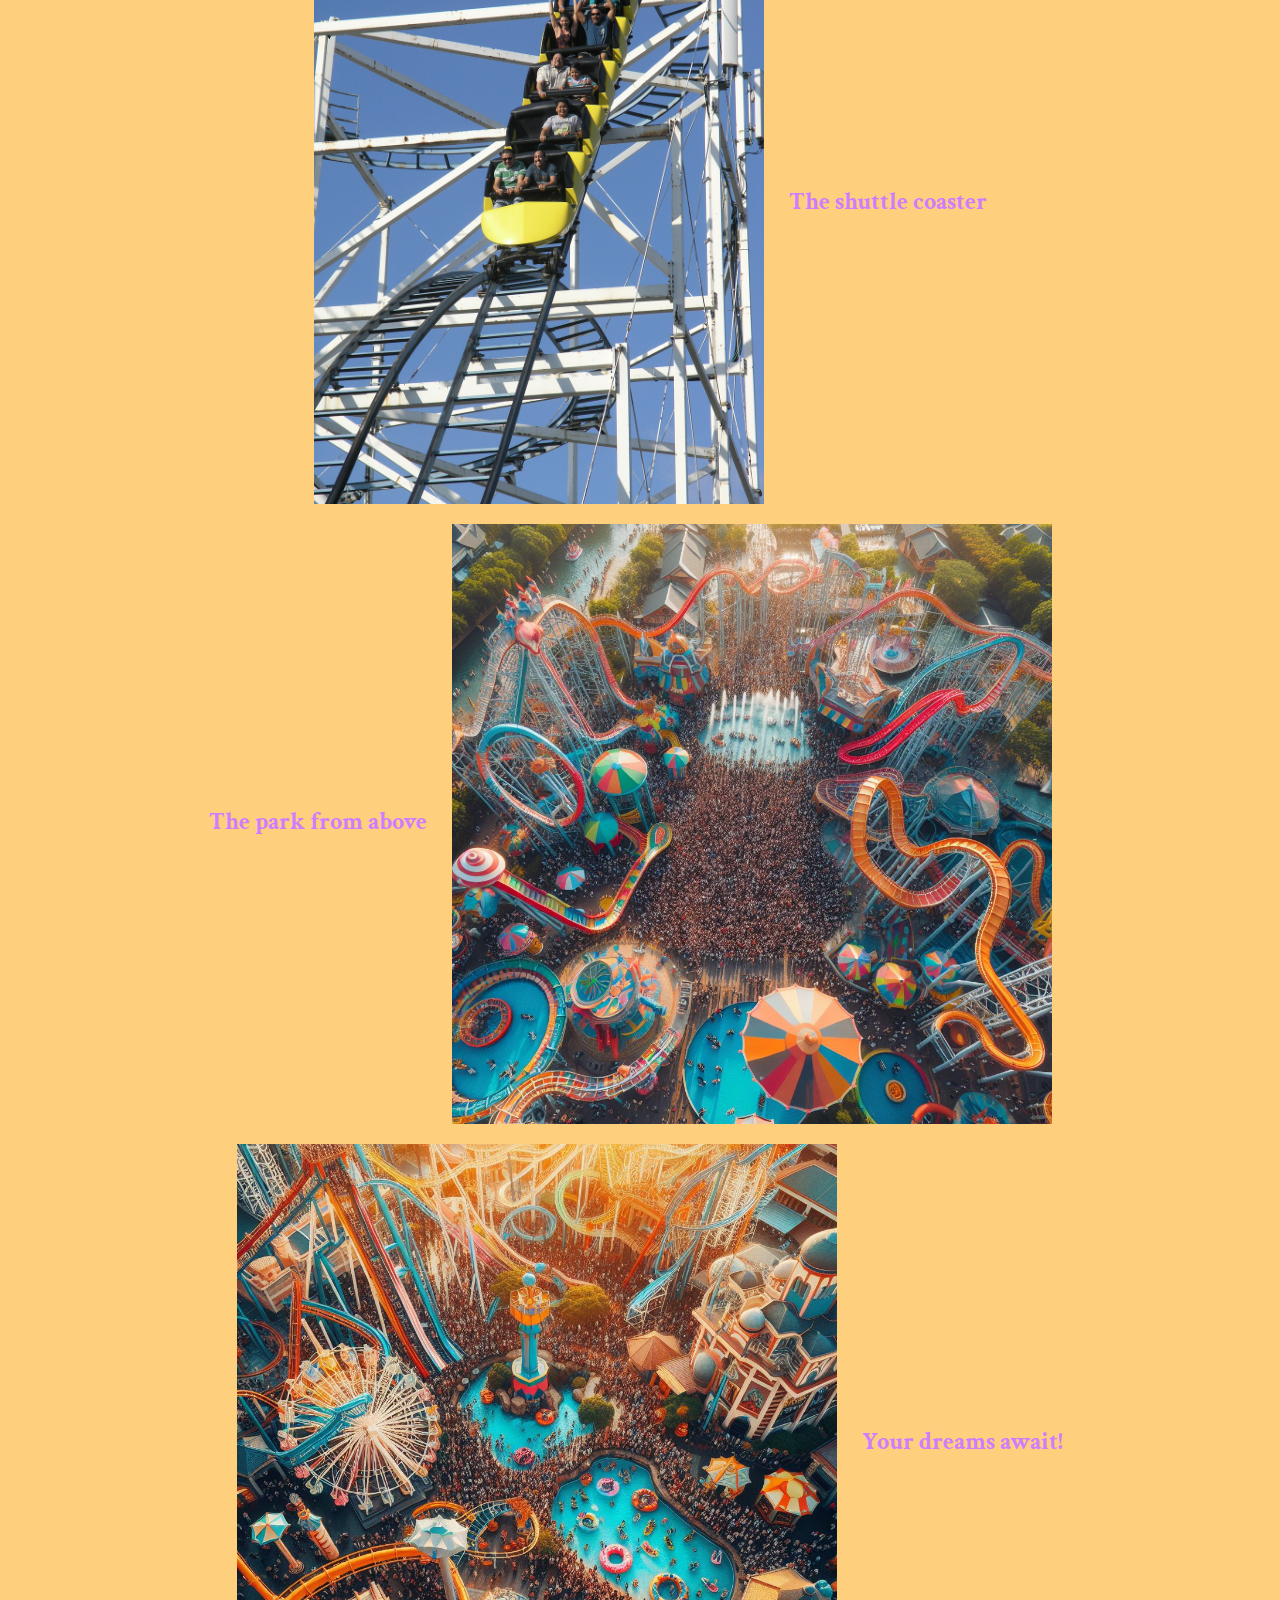
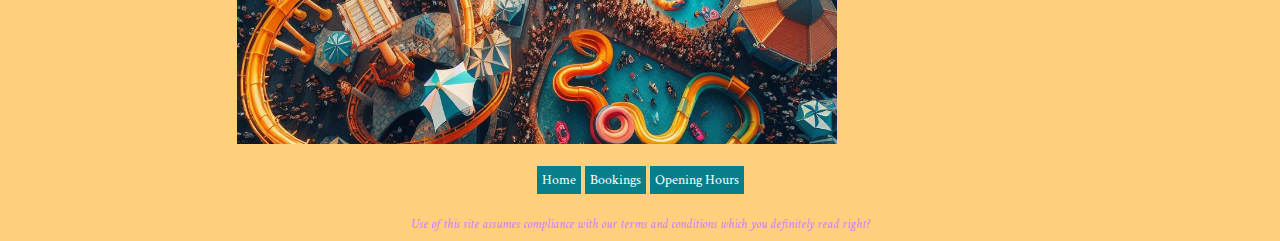
==== commit bb9df894: "fixes from w3checker" ====
--- a/index.html
+++ b/index.html
@@ -32,46 +32,45 @@
     <main>
         <h1>Welcome to #CM1040 Land!</h1>
         <p>Here you will find information about our park and attractions</p>
-        <div id="mainContentImageFirst">
+        <div class="mainContentImageFirst">
             <p class="rideText"><h2>Park at sunset
             <img src="./static/images/rides/coaster1.jpg" alt="picture of a rollercoaster" class="rideImage"></h2>
-        </p>
         </div>
-        <div id="mainContentTextFirst">
+        <div class="mainContentTextFirst">
             <p class="rideText"><h2>
             <img src="./static/images/rides/coaster2.jpg" alt="picture of a rollercoaster" class="rideImage">
-            The loop coaster</h2></p>
+            The loop coaster</h2>
         </div>
-        <div id="mainContentImageFirst">
+        <div class="mainContentImageFirst">
             <p class="rideText"><h2>The drop coaster
             <img src="./static/images/rides/coaster3.jpg" alt="picture of a rollercoaster" class="rideImage">
-            </h2></p>
+            </h2>
         </div>
-        <div id="mainContentTextFirst">
+        <div class="mainContentTextFirst">
             <p class="rideText"><h2>
             <img src="./static/images/rides/coaster4.jpg" alt="picture of a rollercoaster" class="rideImage">
-            The chariot coaster</h2></p>
+            The chariot coaster</h2>
         </div>
-        <div id="mainContentImageFirst">
+        <div class="mainContentImageFirst">
             <p class="rideText"><h2>The infinity coaster
             <img src="./static/images/rides/coaster5.jpg" alt="picture of a rollercoaster" class="rideImage">
-            </h2></p>
+            </h2>
         </div>
-        <div id="mainContentTextFirst">
+        <div class="mainContentTextFirst">
             <p class="rideText"><h2>
             <img src="./static/images/rides/coaster6.jpg" alt="picture of a rollercoaster" class="rideImage">
-            The shuttle coaster</h2></p>
+            The shuttle coaster</h2>
         </div>
-        <div id="mainContentImageFirst">
+        <div class="mainContentImageFirst">
             <p class="rideText"><h2>The park from above
             <img src="./static/images/marketing/parkfromabove.jpg" alt="View of park from above" class="rideImage">
-            </h2></p>
+            </h2>
         </div>
-        <div id="mainContentImageFirst">
+        <div class="mainContentImageFirst">
             <p class="rideText"><h2>
             <img src="./static/images/marketing/parkfromabove2.jpg" alt="View of park from above" class="rideImage">
             Your dreams await!
-            </h2></p>
+            </h2>
         </div>
     </main>
     <!-- footer block to hold sitemap and legal statement-->
--- a/stylesheet/main.css
+++ b/stylesheet/main.css
@@ -62,7 +62,7 @@
 
 nav {
     display: inline;
-    padding: 5px,0,5px,0;
+    padding: 5px 0 5px 0;
     box-sizing: content-box;
     margin: auto;
 }
--- a/stylesheet/index.css
+++ b/stylesheet/index.css
@@ -1,9 +1,10 @@
 /* scale the ride image and put some margins around it */
 .rideImage {
-    width :65%;
+    max-width :65%;
     vertical-align: middle;
     margin-left: 20px;
     margin-right: 20px;
+    max-height: 600px;
 }
 /* align the text so that it appears in the middle of the image it is alongside */
 .rideText {
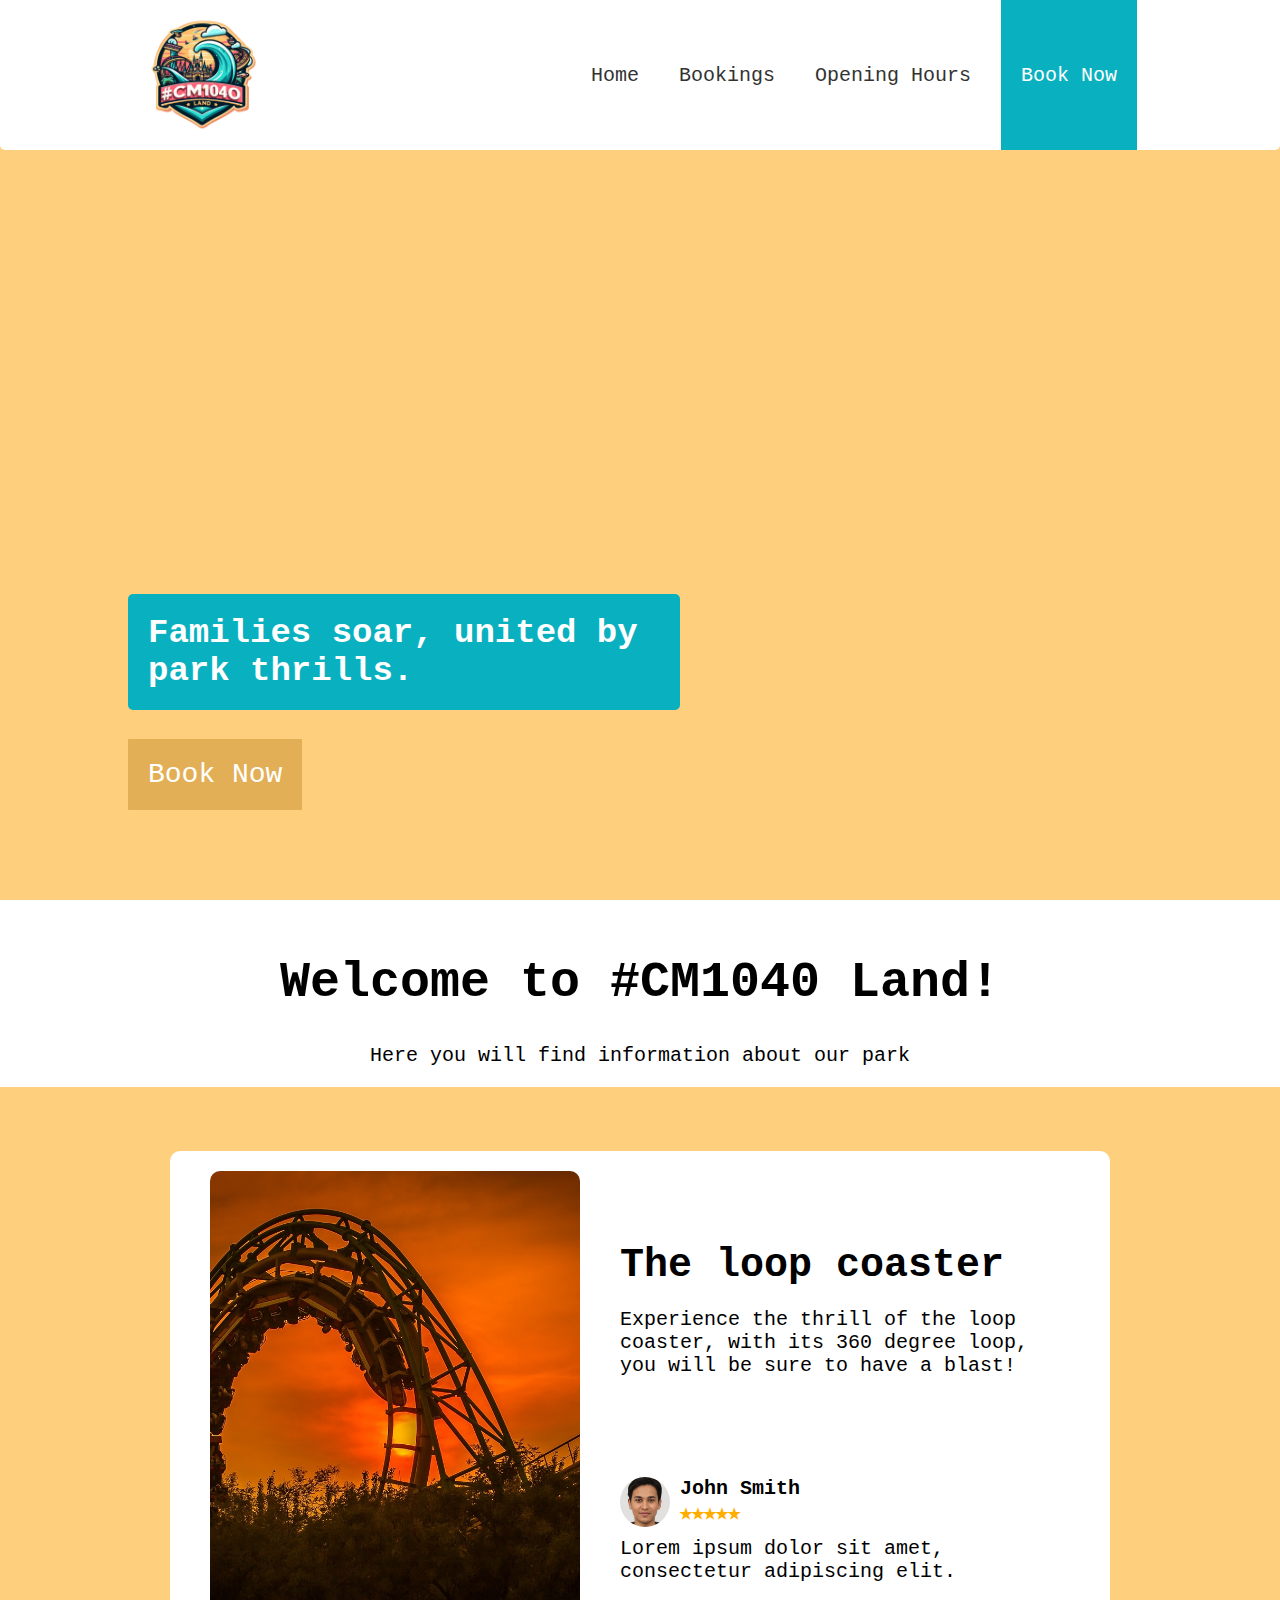
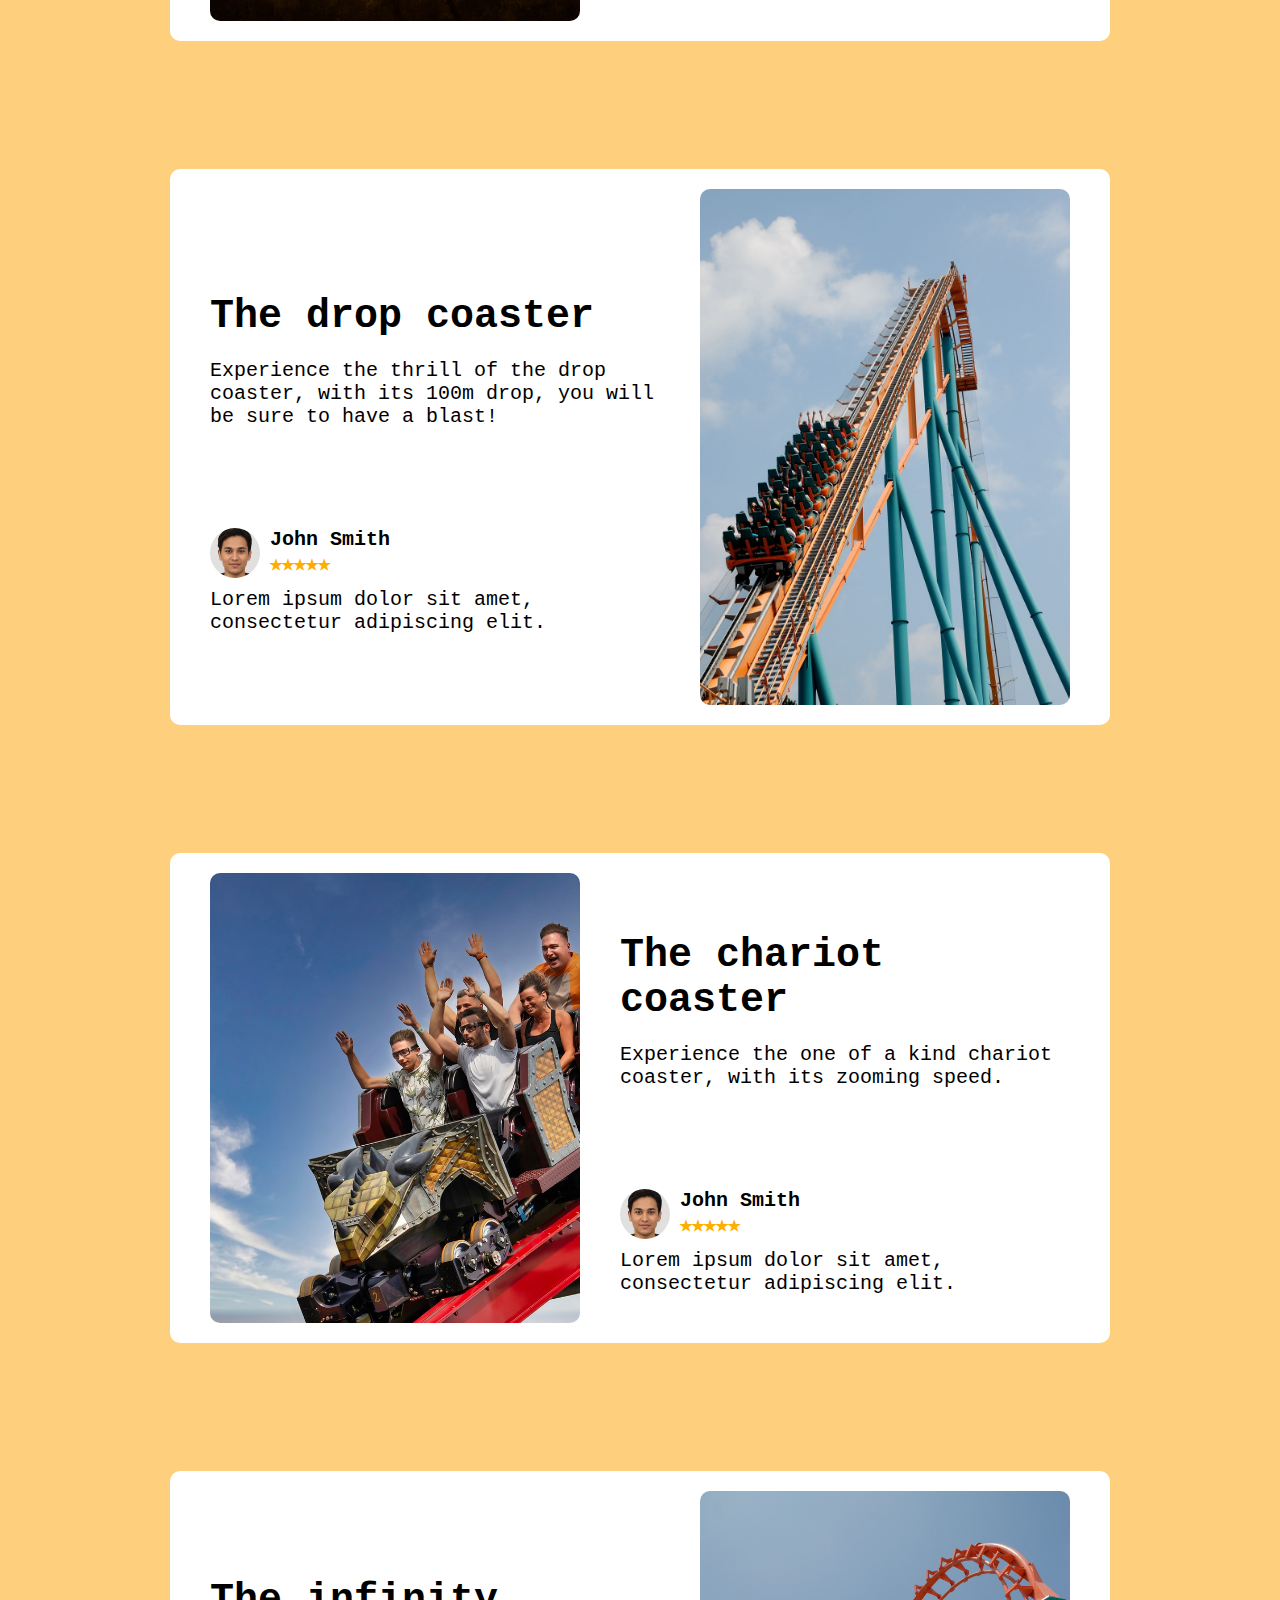
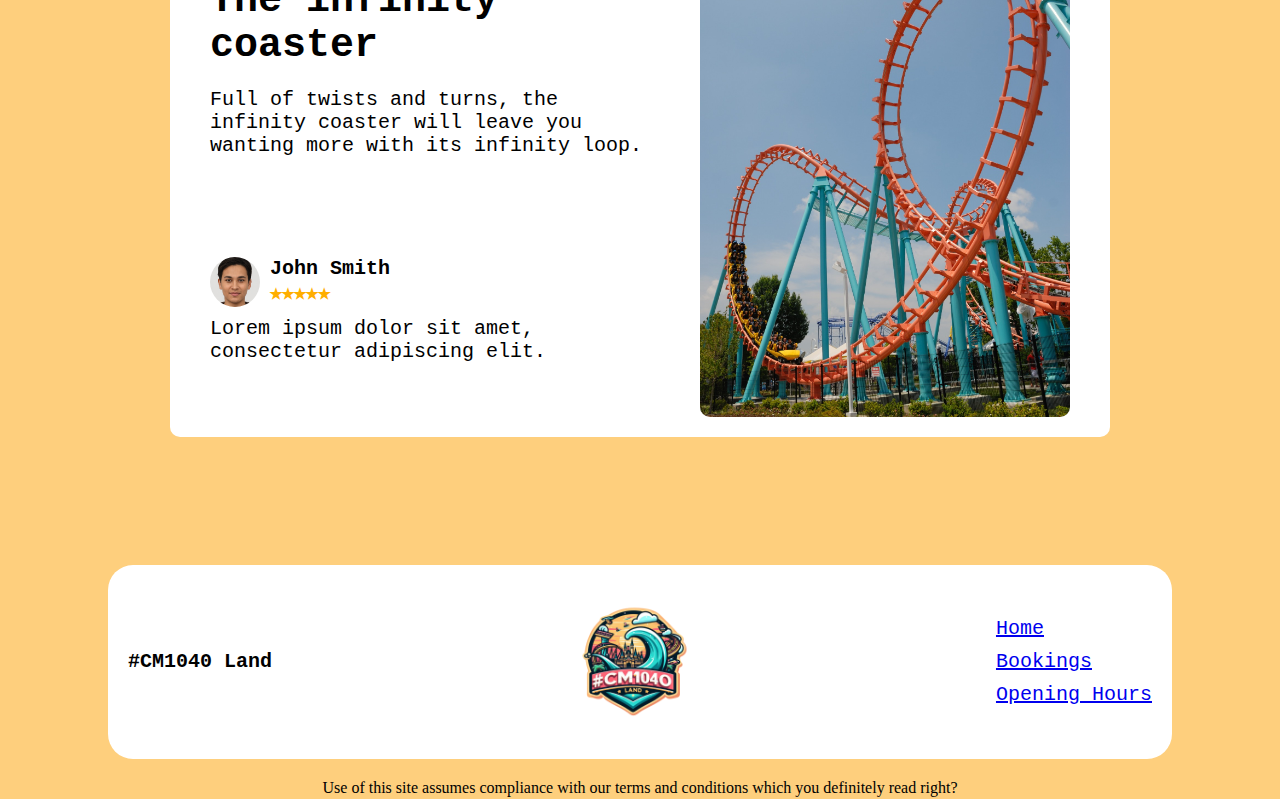
==== commit 5ff09f6d: "design and css changes" ====
--- a/index.html
+++ b/index.html
@@ -2,86 +2,226 @@
 
 <!DOCTYPE html>
 <html lang="en">
-
-<head>
-    <meta charset="UTF-8">
-    <meta name="viewport" content="width=device-width, initial-scale=1.0">
-    <meta name="description" content="Free Web tutorials">
-    <meta name="keywords" content="HTML, CSS, JavaScript">
-    <meta http-equiv="refresh" content="30">
-    <link rel="stylesheet" href="./stylesheet/main.css">
-    <link rel="stylesheet" href="./stylesheet/index.css">
-    <link href='https://fonts.googleapis.com/css?family=Crimson+Text' rel='stylesheet'>
+  <head>
+    <meta charset="UTF-8" />
+    <meta name="viewport" content="width=device-width, initial-scale=1.0" />
+    <meta name="description" content="Free Web tutorials" />
+    <meta name="keywords" content="HTML, CSS, JavaScript" />
+    <meta http-equiv="refresh" content="30" />
+    <link rel="stylesheet" href="./stylesheet/main_2.css" />
+    <link rel="stylesheet" href="./stylesheet/index.css" />
+    <link
+      href="https://fonts.googleapis.com/css?family=Crimson+Text"
+      rel="stylesheet"
+    />
+    <link
+      href="https://fonts.googleapis.com/css2?family=Leckerli+One&display=swap"
+      rel="stylesheet"
+    />
     <!-- Required a Title -->
     <title>CM1040 Land Home</title>
-</head>
-
-<body class="grid-container">
+  </head>
+
+  <body>
     <!-- Header block to hold site logo-->
-    <header>
-        <img src="./static/images/logo/MainLogo.jpg" alt="#cm1040 main logo" id="headerImage">
+    <header class="header">
+      <div class="nav-container">
+        <a href="index.html" id="logo">
+          <img
+            src="./static/images/logo/MainLogoNoBG.png"
+            alt="#cm1040 main logo"
+            id="headerImage"
+          />
+        </a>
+        <!-- Navigation bar to hold links to other pages-->
+        <nav class="nav-top">
+          <a class="genericButton nav-button" href="index.html">
+            <p>Home</p>
+          </a>
+          <a class="genericButton nav-button" href="./pages/bookings.html">
+            <p>Bookings</p>
+          </a>
+          <a class="genericButton nav-button" href="./pages/opening_hours.html">
+            <p>Opening Hours</p>
+          </a>
+          <a class="genericButton nav-book" href="index.html">
+            <p>Book Now</p>
+          </a>
+        </nav>
+      </div>
     </header>
-    <!-- Navigation bar to hold links to other pages-->
-    <nav>
-        <a href="index.html">Home</a>
-        <a href="pages/bookings.html">Bookings</a>
-        <a href="pages/opening_hours.html">Opening Hours</a>
-    </nav>
+
     <!-- Content Here. Content will be in blocks on which the image alternates left to right with the text -->
 
     <main>
-        <h1>Welcome to #CM1040 Land!</h1>
-        <p>Here you will find information about our park and attractions</p>
-        <div class="mainContentImageFirst">
-            <p class="rideText"><h2>Park at sunset
-            <img src="./static/images/rides/coaster1.jpg" alt="picture of a rollercoaster" class="rideImage"></h2>
-        </div>
-        <div class="mainContentTextFirst">
-            <p class="rideText"><h2>
-            <img src="./static/images/rides/coaster2.jpg" alt="picture of a rollercoaster" class="rideImage">
-            The loop coaster</h2>
-        </div>
-        <div class="mainContentImageFirst">
-            <p class="rideText"><h2>The drop coaster
-            <img src="./static/images/rides/coaster3.jpg" alt="picture of a rollercoaster" class="rideImage">
-            </h2>
-        </div>
-        <div class="mainContentTextFirst">
-            <p class="rideText"><h2>
-            <img src="./static/images/rides/coaster4.jpg" alt="picture of a rollercoaster" class="rideImage">
-            The chariot coaster</h2>
-        </div>
-        <div class="mainContentImageFirst">
-            <p class="rideText"><h2>The infinity coaster
-            <img src="./static/images/rides/coaster5.jpg" alt="picture of a rollercoaster" class="rideImage">
-            </h2>
-        </div>
-        <div class="mainContentTextFirst">
-            <p class="rideText"><h2>
-            <img src="./static/images/rides/coaster6.jpg" alt="picture of a rollercoaster" class="rideImage">
-            The shuttle coaster</h2>
-        </div>
-        <div class="mainContentImageFirst">
-            <p class="rideText"><h2>The park from above
-            <img src="./static/images/marketing/parkfromabove.jpg" alt="View of park from above" class="rideImage">
-            </h2>
-        </div>
-        <div class="mainContentImageFirst">
-            <p class="rideText"><h2>
-            <img src="./static/images/marketing/parkfromabove2.jpg" alt="View of park from above" class="rideImage">
-            Your dreams await!
-            </h2>
-        </div>
+      <div class="mainContent">
+        <img
+          src="./static/images/rides/coaster1.jpg"
+          alt="View of park from above"
+          class="rideImageMain"
+        />
+        <h2 class="mainContentText">Families soar, united by park thrills.</h2>
+        <button class="mainContentButton genericButton">Book Now</button>
+      </div>
+
+      <div class="mainHeader">
+        <h1 class="mainTitle">Welcome to #CM1040 Land!</h1>
+        <p>Here you will find information about our park</p>
+      </div>
+
+      <div class="ridesContent">
+        <div class="ridesCard">
+          <img
+            src="./static/images/rides/coaster2.jpg"
+            alt="picture of a rollercoaster"
+            class="rideImage"
+          />
+          <div class="ridesText">
+            <div class="ridesTitleDescription">
+              <h2 class="rideTitle">The loop coaster</h2>
+              <p class="rideDescription">
+                Experience the thrill of the loop coaster, with its 360 degree
+                loop, you will be sure to have a blast!
+              </p>
+            </div>
+            <div class="ridesReview">
+              <div class="reviewPerson">
+                <img
+                  src="./static/images/reviews/14.jpg"
+                  alt="picture of a person"
+                  class="reviewImage"
+                />
+                <div class="reviewName">
+                  <p>John Smith</p>
+                  <p class="reviewStars">★★★★★</p>
+                </div>
+              </div>
+              <p>Lorem ipsum dolor sit amet, consectetur adipiscing elit.</p>
+            </div>
+          </div>
+        </div>
+      </div>
+
+      <div class="ridesContent">
+        <div class="ridesCard">
+          <div class="ridesText">
+            <div class="ridesTitleDescription">
+              <h2 class="rideTitle">The drop coaster</h2>
+              <p class="rideDescription">
+                Experience the thrill of the drop coaster, with its 100m drop,
+                you will be sure to have a blast!
+              </p>
+            </div>
+            <div class="ridesReview">
+              <div class="reviewPerson">
+                <img
+                  src="./static/images/reviews/14.jpg"
+                  alt="picture of a person"
+                  class="reviewImage"
+                />
+                <div class="reviewName">
+                  <p>John Smith</p>
+                  <p class="reviewStars">★★★★★</p>
+                </div>
+              </div>
+              <p>Lorem ipsum dolor sit amet, consectetur adipiscing elit.</p>
+            </div>
+          </div>
+          <img
+            src="./static/images/rides/coaster3.jpg"
+            alt="picture of a rollercoaster"
+            class="rideImage"
+          />
+        </div>
+      </div>
+
+      <div class="ridesContent">
+        <div class="ridesCard">
+          <img
+            src="./static/images/rides/coaster4.jpg"
+            alt="picture of a rollercoaster"
+            class="rideImage"
+          />
+          <div class="ridesText">
+            <div class="ridesTitleDescription">
+              <h2 class="rideTitle">The chariot coaster</h2>
+              <p class="rideDescription">
+                Experience the one of a kind chariot coaster, with its zooming
+                speed.
+              </p>
+            </div>
+            <div class="ridesReview">
+              <div class="reviewPerson">
+                <img
+                  src="./static/images/reviews/14.jpg"
+                  alt="picture of a person"
+                  class="reviewImage"
+                />
+                <div class="reviewName">
+                  <p>John Smith</p>
+                  <p class="reviewStars">★★★★★</p>
+                </div>
+              </div>
+              <p>Lorem ipsum dolor sit amet, consectetur adipiscing elit.</p>
+            </div>
+          </div>
+        </div>
+      </div>
+
+      <div class="ridesContent">
+        <div class="ridesCard">
+          <div class="ridesText">
+            <div class="ridesTitleDescription">
+              <h2 class="rideTitle">The infinity coaster</h2>
+              <p class="rideDescription">
+                Full of twists and turns, the infinity coaster will leave you
+                wanting more with its infinity loop.
+              </p>
+            </div>
+            <div class="ridesReview">
+              <div class="reviewPerson">
+                <img
+                  src="./static/images/reviews/14.jpg"
+                  alt="picture of a person"
+                  class="reviewImage"
+                />
+                <div class="reviewName">
+                  <p>John Smith</p>
+                  <p class="reviewStars">★★★★★</p>
+                </div>
+              </div>
+              <p>Lorem ipsum dolor sit amet, consectetur adipiscing elit.</p>
+            </div>
+          </div>
+          <img
+            src="./static/images/rides/coaster5.jpg"
+            alt="picture of a rollercoaster"
+            class="rideImage"
+          />
+        </div>
+      </div>
     </main>
     <!-- footer block to hold sitemap and legal statement-->
     <footer>
-        <nav id="SiteMap"><a href="index.html">Home</a>
-            <a href="./pages/bookings.html">Bookings</a>
-            <a href="./pages/opening_hours.html">Opening Hours</a>
+      <div class="footerContainer">
+        <h2 class="footerTitle">#CM1040 Land</h2>
+        <a href="index.html" id="logo">
+          <img
+            src="./static/images/logo/MainLogoNoBG.png"
+            alt="#cm1040 main logo"
+            id="headerImage"
+          />
+        </a>
+        <nav id="SiteMap">
+          <a href="index.html">Home</a>
+          <a href="./pages/bookings.html">Bookings</a>
+          <a href="./pages/opening_hours.html">Opening Hours</a>
         </nav>
-        <div id="legalDisclaimer">Use of this site assumes compliance with our terms and conditions which you definitely
-            read right?</div>
+      </div>
+      <div id="legalDisclaimer">
+        Use of this site assumes compliance with our terms and conditions which
+        you definitely read right?
+      </div>
     </footer>
-</body>
-
-</html>+  </body>
+</html>
--- a/stylesheet/main_2.css
+++ b/stylesheet/main_2.css
@@ -0,0 +1,110 @@
+body {
+    margin: 0;
+    padding: 0;
+    gap: 0;
+    width: 100%;
+    background-color: rgb(254,207,125);
+}
+
+main {
+    display: flex;
+    flex-direction: column;
+    align-items: center;
+    width: 100%;
+    height: 100%;
+    background-color: rgb(254,207,125);
+}
+
+h1,
+h2,
+h3,
+h4,
+h5,
+p {
+    font-family: monospace;
+    font-size: x-large;
+}
+
+p {
+    margin: 0;
+}
+
+header {
+    display: flex;
+    width: 100%;
+    height: 150px;
+    justify-content: center;
+    align-items: center;
+    background-color: white;
+    border-radius: 0 0 5px 5px;
+    position: fixed;
+    z-index: 1;
+}
+
+.nav-container {
+    display: flex;
+    flex-direction: row;
+    justify-content: space-between;
+    align-items: center;
+    width: 80%;
+    height: 100%;
+}
+
+.nav-top {
+    padding: 15px;
+    display: flex;
+    flex-direction: row;
+    justify-content: space-between;
+    gap: 20px;
+    height: 100%;
+    align-items: center;
+}
+
+.genericButton {
+    display: flex;
+    font-family: monospace;
+    font-size: 28px;
+    align-items: center;
+    color: white;
+    text-decoration: none;
+    justify-content: center;
+    transition: all 0.5s 0.1s;
+}
+
+.nav-button {
+    padding : 10px;
+    height: 65%;
+    color: rgb(51, 51, 51);
+    background-color: transparent;
+    border-bottom: 0px;
+    transition: all 0.5s 0.1s;
+}
+
+.nav-button:hover {
+    border-bottom: 2px solid rgb(0, 0, 0);
+    scale: 1.2;
+    color: rgb(0, 0, 0);
+    transition: all 0.5s 0.1s;
+}
+
+.nav-book {
+    height: 100%;
+    padding-left: 20px;
+    padding-right: 20px;
+    background-color: rgb(9, 177, 192);
+    transition: all 0.5s 0.1s;
+}
+
+
+.nav-book:hover {
+    cursor: pointer;
+    background-color: rgb(6,127,138);
+    border-radius: 25px;
+    transition: all 0.5s 0.1s;
+}
+
+#headerImage {
+    padding: 15px;
+    width: 120px;
+    height: 120px;
+}
--- a/stylesheet/index.css
+++ b/stylesheet/index.css
@@ -10,3 +10,166 @@
 .rideText {
     vertical-align: middle;
 }
+
+.rideImageMain {
+    width: 100%;
+    height: 100vh;
+    object-fit: cover;
+    position: absolute;
+    z-index: -1;
+}
+
+.mainContent {
+    height: 100vh;
+    width: 100%;
+    background: linear-gradient(to bottom, rgba(255, 255, 255, 0) 0%, rgba(254, 207, 125, 0.4) 98%); 
+}
+
+.mainContentText {
+    display: flex;
+    font-size: 34px;
+    width: 40%;
+    left: 10%;
+    bottom: 18%;
+    position: absolute;
+    background-color: rgb(9, 177, 192);
+    color: white;
+    border-radius: 5px;
+    padding: 20px;
+}
+
+.mainContentButton {
+    left: 10%;
+    bottom: 10%;
+    position: absolute;
+    background-color: rgb(227, 175, 86);
+    border-radius: 1px;
+    padding: 20px;
+    border: 0;
+    transition: all 0.5s 0.1s;
+}
+
+.mainContentButton:hover {
+    cursor: pointer;
+    background-color: rgb(204, 152, 63);
+    border-radius: 50px;
+    transition: all 0.5s 0.1s;
+}
+
+.mainHeader {
+    font-size: 50px;
+    width: 100%;
+    text-align: center;
+    padding-top: 20px;
+    padding-bottom: 20px;
+    background-color: white;
+    margin-bottom: 5%;
+}
+
+.mainTitle {
+    font-size: 50px;
+}
+
+.ridesContent {
+    display: flex;
+    width: 100%;
+    align-content: center;
+    justify-content: center;
+    margin-bottom: 10%;
+}
+
+.ridesCard {
+    display: flex;
+    background-color: white;
+    border-radius: 10px;
+    padding: 20px;
+    width: 80%;
+    max-width: 900px;
+    justify-content: center;
+    align-items: center;
+}
+
+.rideImage, .rideText {
+    width: 50%;
+    height: 100%;
+    border-radius: 10px;
+    min-width: 250px;
+    min-height: 450px;
+}
+
+.rideImage {
+    object-fit: cover;
+}
+
+.rideTitle {
+    font-size: 40px;
+    font-weight: bold;
+    margin-bottom: 20px;
+}
+
+.rideDescription {
+    font-size: 20px;
+    margin-bottom: 20px;
+}
+
+.reviewPerson {
+    display: flex;
+    align-content: center;
+}
+
+.reviewImage {
+    width: 50px;
+    height: 50px;
+    border-radius: 50%;
+    object-fit: cover;
+    margin-bottom: 10px;
+}
+
+.reviewName {
+    font-size: 20px;
+    font-weight: bold;
+    margin-left: 10px;
+    display: flex;
+    flex-direction: column;
+}
+
+.ridesText {
+    display: flex;
+    flex-direction: column;
+    justify-content: center;
+    align-items: center;
+    padding: 20px;
+    max-width: 450px;
+    gap: 5rem;
+}
+
+.reviewStars {
+    color: rgb(255, 174, 0);
+}
+
+.footerContainer {
+    display: flex;
+    flex-direction: wrap;
+    justify-content: space-between;
+    align-items: center;
+    background-color: white;
+    padding: 20px;
+    width: 80%;
+    border-radius: 25px;
+}
+
+#SiteMap {
+    display: flex;
+    flex-direction: column;
+    gap: 10px;
+    font-family: monospace;
+    font-size: 20px;
+}
+
+footer {
+    display: flex;
+    flex-direction: column;
+    justify-content: center;
+    align-items: center;
+    gap: 20px;
+}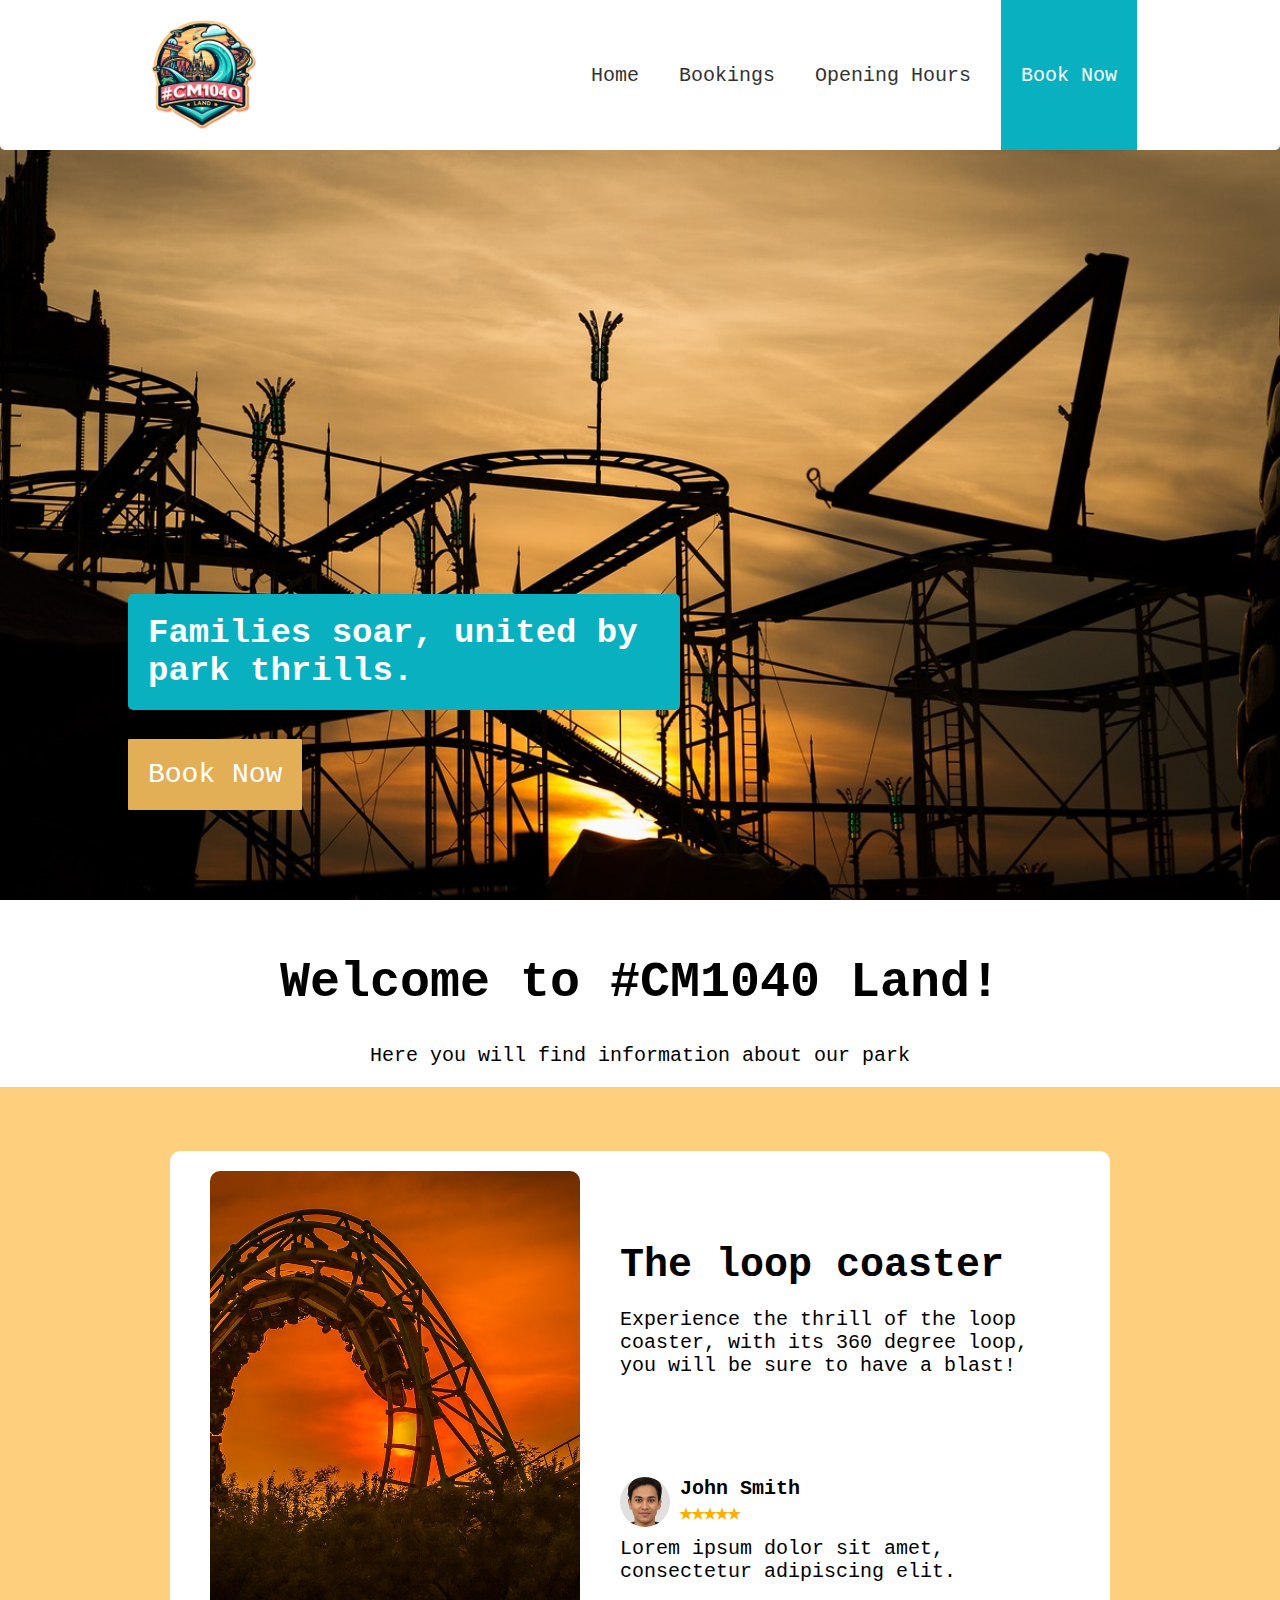
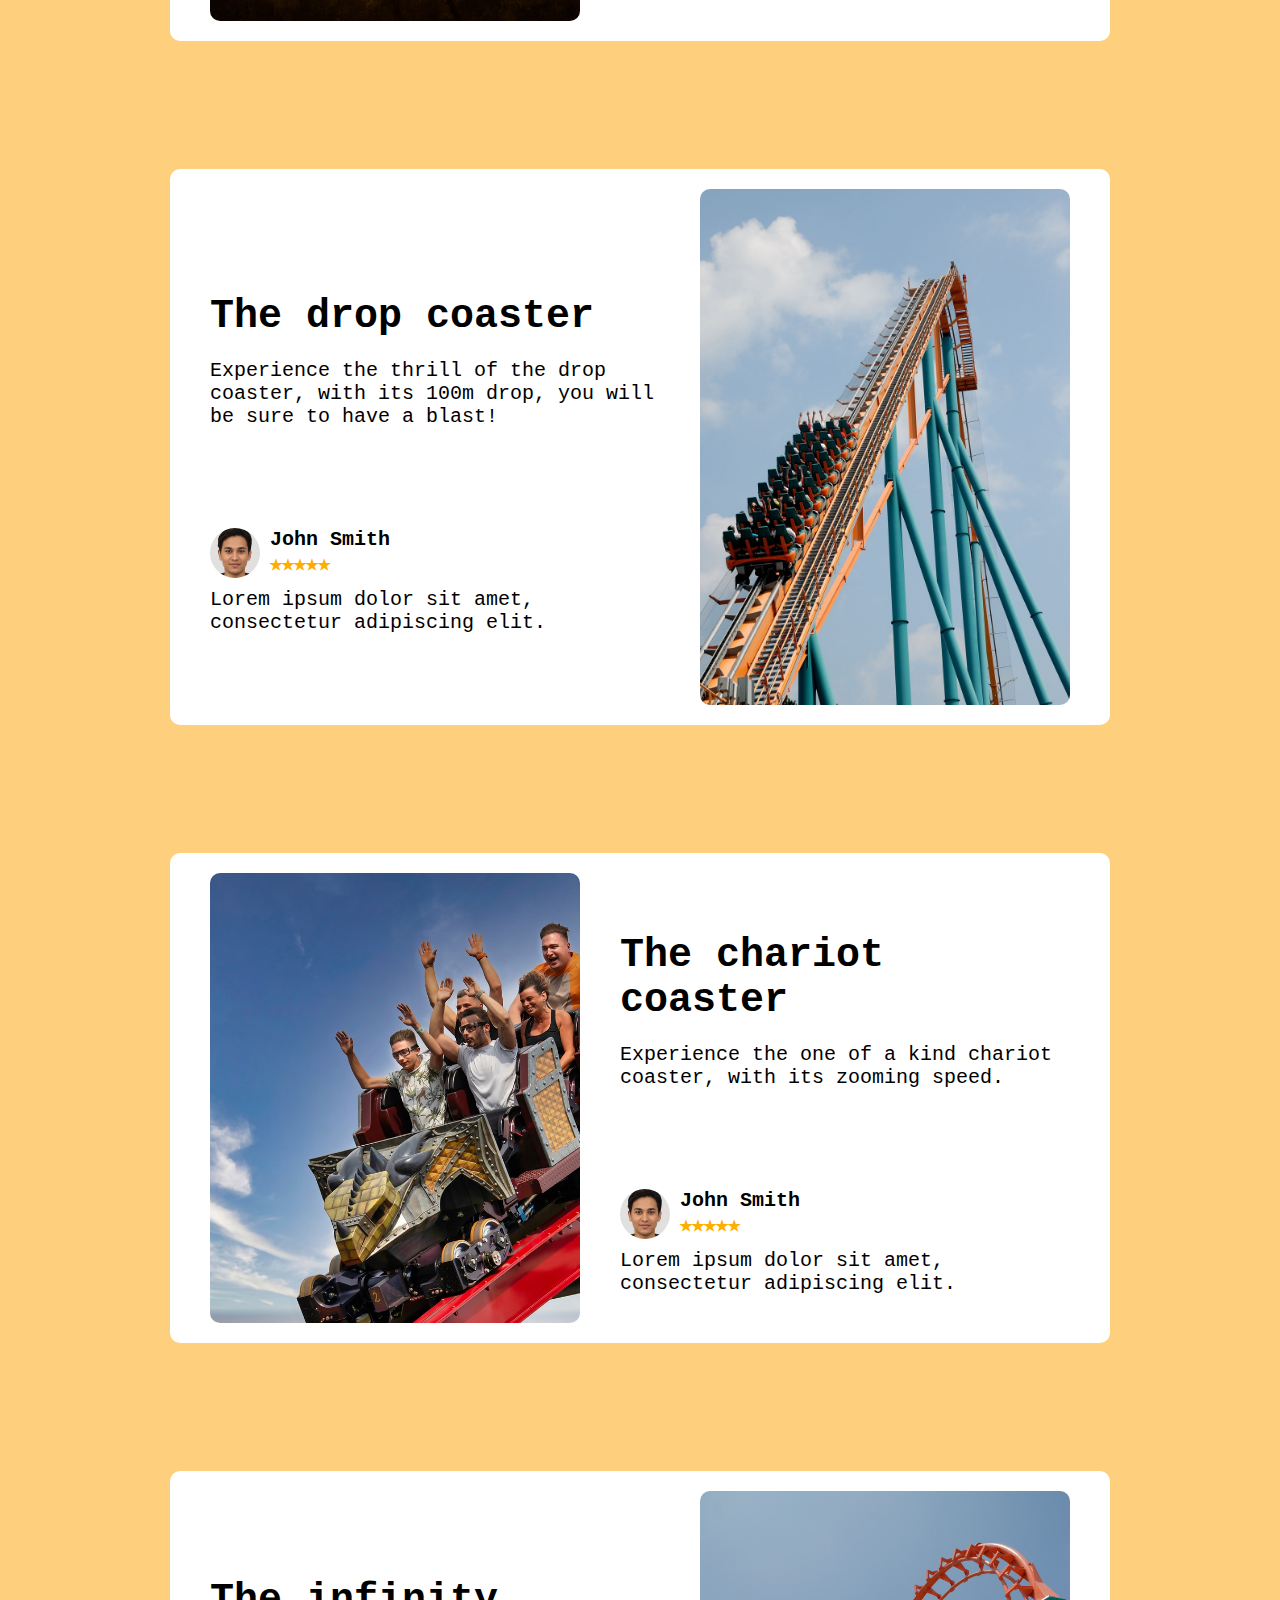
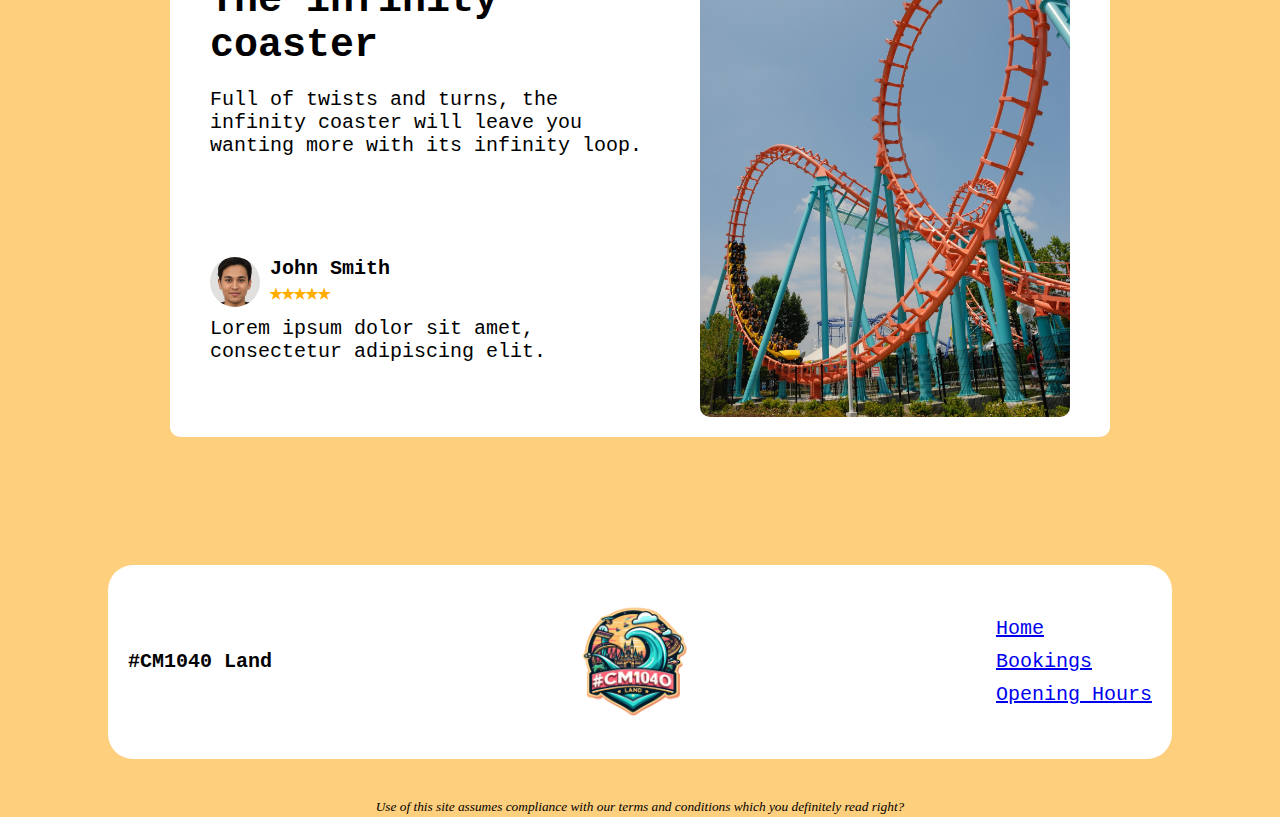
==== commit 11ebe718: "fix pages, formatting and validation issues" ====
--- a/index.html
+++ b/index.html
@@ -2,226 +2,178 @@
 
 <!DOCTYPE html>
 <html lang="en">
-  <head>
-    <meta charset="UTF-8" />
-    <meta name="viewport" content="width=device-width, initial-scale=1.0" />
-    <meta name="description" content="Free Web tutorials" />
-    <meta name="keywords" content="HTML, CSS, JavaScript" />
-    <meta http-equiv="refresh" content="30" />
-    <link rel="stylesheet" href="./stylesheet/main_2.css" />
-    <link rel="stylesheet" href="./stylesheet/index.css" />
-    <link
-      href="https://fonts.googleapis.com/css?family=Crimson+Text"
-      rel="stylesheet"
-    />
-    <link
-      href="https://fonts.googleapis.com/css2?family=Leckerli+One&display=swap"
-      rel="stylesheet"
-    />
-    <!-- Required a Title -->
-    <title>CM1040 Land Home</title>
-  </head>
 
-  <body>
-    <!-- Header block to hold site logo-->
-    <header class="header">
-      <div class="nav-container">
-        <a href="index.html" id="logo">
-          <img
-            src="./static/images/logo/MainLogoNoBG.png"
-            alt="#cm1040 main logo"
-            id="headerImage"
-          />
+<head>
+  <meta charset="UTF-8" />
+  <meta name="viewport" content="width=device-width, initial-scale=1.0" />
+  <meta name="description" content="Free Web tutorials" />
+  <meta name="keywords" content="HTML, CSS, JavaScript" />
+  <meta http-equiv="refresh" content="30" />
+  <link rel="stylesheet" href="./stylesheet/main_2.css" />
+  <link rel="stylesheet" href="./stylesheet/index.css" />
+  <link href="https://fonts.googleapis.com/css?family=Crimson+Text" rel="stylesheet" />
+  <link href="https://fonts.googleapis.com/css2?family=Leckerli+One&display=swap" rel="stylesheet" />
+  <!-- Required a Title -->
+  <title>CM1040 Land Home</title>
+</head>
+
+<body>
+  <!-- Header block to hold site logo-->
+  <header class="header">
+    <div class="nav-container">
+      <a href="index.html" class="logo">
+        <img src="./static/images/logo/MainLogoNoBG.png" alt="#cm1040 main logo" class="headerImage" />
+      </a>
+      <!-- Navigation bar to hold links to other pages-->
+      <nav class="nav-top">
+        <a class="genericButton nav-button" href="index.html">
+          <p>Home</p>
         </a>
-        <!-- Navigation bar to hold links to other pages-->
-        <nav class="nav-top">
-          <a class="genericButton nav-button" href="index.html">
-            <p>Home</p>
-          </a>
-          <a class="genericButton nav-button" href="./pages/bookings.html">
-            <p>Bookings</p>
-          </a>
-          <a class="genericButton nav-button" href="./pages/opening_hours.html">
-            <p>Opening Hours</p>
-          </a>
-          <a class="genericButton nav-book" href="index.html">
-            <p>Book Now</p>
-          </a>
-        </nav>
-      </div>
-    </header>
+        <a class="genericButton nav-button" href="./pages/bookings.html">
+          <p>Bookings</p>
+        </a>
+        <a class="genericButton nav-button" href="./pages/opening_hours.html">
+          <p>Opening Hours</p>
+        </a>
+        <a class="genericButton nav-book" href="./pages/bookings.html">
+          <p>Book Now</p>
+        </a>
+      </nav>
+    </div>
+  </header>
 
-    <!-- Content Here. Content will be in blocks on which the image alternates left to right with the text -->
+  <!-- Content Here. Content will be in blocks on which the image alternates left to right with the text -->
 
-    <main>
-      <div class="mainContent">
-        <img
-          src="./static/images/rides/coaster1.jpg"
-          alt="View of park from above"
-          class="rideImageMain"
-        />
-        <h2 class="mainContentText">Families soar, united by park thrills.</h2>
-        <button class="mainContentButton genericButton">Book Now</button>
-      </div>
+  <main>
+    <div class="mainContent">
+      <img src="./static/images/rides/coaster1.jpg" alt="View of park from above" class="rideImageMain" />
+      <h2 class="mainContentText">Families soar, united by park thrills.</h2>
+      <button class="mainContentButton genericButton">Book Now</button>
+    </div>
 
-      <div class="mainHeader">
-        <h1 class="mainTitle">Welcome to #CM1040 Land!</h1>
-        <p>Here you will find information about our park</p>
-      </div>
+    <div class="mainHeader">
+      <h1 class="mainTitle">Welcome to #CM1040 Land!</h1>
+      <p>Here you will find information about our park</p>
+    </div>
 
-      <div class="ridesContent">
-        <div class="ridesCard">
-          <img
-            src="./static/images/rides/coaster2.jpg"
-            alt="picture of a rollercoaster"
-            class="rideImage"
-          />
-          <div class="ridesText">
-            <div class="ridesTitleDescription">
-              <h2 class="rideTitle">The loop coaster</h2>
-              <p class="rideDescription">
-                Experience the thrill of the loop coaster, with its 360 degree
-                loop, you will be sure to have a blast!
-              </p>
+    <div class="ridesContent">
+      <div class="ridesCard">
+        <img src="./static/images/rides/coaster2.jpg" alt="picture of a rollercoaster" class="rideImage" />
+        <div class="ridesText">
+          <div class="ridesTitleDescription">
+            <h2 class="rideTitle">The loop coaster</h2>
+            <p class="rideDescription">
+              Experience the thrill of the loop coaster, with its 360 degree
+              loop, you will be sure to have a blast!
+            </p>
+          </div>
+          <div class="ridesReview">
+            <div class="reviewPerson">
+              <img src="./static/images/reviews/14.jpg" alt="picture of a person" class="reviewImage" />
+              <div class="reviewName">
+                <p>John Smith</p>
+                <p class="reviewStars">★★★★★</p>
+              </div>
             </div>
-            <div class="ridesReview">
-              <div class="reviewPerson">
-                <img
-                  src="./static/images/reviews/14.jpg"
-                  alt="picture of a person"
-                  class="reviewImage"
-                />
-                <div class="reviewName">
-                  <p>John Smith</p>
-                  <p class="reviewStars">★★★★★</p>
-                </div>
-              </div>
-              <p>Lorem ipsum dolor sit amet, consectetur adipiscing elit.</p>
-            </div>
+            <p>Lorem ipsum dolor sit amet, consectetur adipiscing elit.</p>
           </div>
         </div>
       </div>
+    </div>
 
-      <div class="ridesContent">
-        <div class="ridesCard">
-          <div class="ridesText">
-            <div class="ridesTitleDescription">
-              <h2 class="rideTitle">The drop coaster</h2>
-              <p class="rideDescription">
-                Experience the thrill of the drop coaster, with its 100m drop,
-                you will be sure to have a blast!
-              </p>
+    <div class="ridesContent">
+      <div class="ridesCard">
+        <div class="ridesText">
+          <div class="ridesTitleDescription">
+            <h2 class="rideTitle">The drop coaster</h2>
+            <p class="rideDescription">
+              Experience the thrill of the drop coaster, with its 100m drop,
+              you will be sure to have a blast!
+            </p>
+          </div>
+          <div class="ridesReview">
+            <div class="reviewPerson">
+              <img src="./static/images/reviews/14.jpg" alt="picture of a person" class="reviewImage" />
+              <div class="reviewName">
+                <p>John Smith</p>
+                <p class="reviewStars">★★★★★</p>
+              </div>
             </div>
-            <div class="ridesReview">
-              <div class="reviewPerson">
-                <img
-                  src="./static/images/reviews/14.jpg"
-                  alt="picture of a person"
-                  class="reviewImage"
-                />
-                <div class="reviewName">
-                  <p>John Smith</p>
-                  <p class="reviewStars">★★★★★</p>
-                </div>
+            <p>Lorem ipsum dolor sit amet, consectetur adipiscing elit.</p>
+          </div>
+        </div>
+        <img src="./static/images/rides/coaster3.jpg" alt="picture of a rollercoaster" class="rideImage" />
+      </div>
+    </div>
+
+    <div class="ridesContent">
+      <div class="ridesCard">
+        <img src="./static/images/rides/coaster4.jpg" alt="picture of a rollercoaster" class="rideImage" />
+        <div class="ridesText">
+          <div class="ridesTitleDescription">
+            <h2 class="rideTitle">The chariot coaster</h2>
+            <p class="rideDescription">
+              Experience the one of a kind chariot coaster, with its zooming
+              speed.
+            </p>
+          </div>
+          <div class="ridesReview">
+            <div class="reviewPerson">
+              <img src="./static/images/reviews/14.jpg" alt="picture of a person" class="reviewImage" />
+              <div class="reviewName">
+                <p>John Smith</p>
+                <p class="reviewStars">★★★★★</p>
               </div>
-              <p>Lorem ipsum dolor sit amet, consectetur adipiscing elit.</p>
             </div>
-          </div>
-          <img
-            src="./static/images/rides/coaster3.jpg"
-            alt="picture of a rollercoaster"
-            class="rideImage"
-          />
-        </div>
-      </div>
-
-      <div class="ridesContent">
-        <div class="ridesCard">
-          <img
-            src="./static/images/rides/coaster4.jpg"
-            alt="picture of a rollercoaster"
-            class="rideImage"
-          />
-          <div class="ridesText">
-            <div class="ridesTitleDescription">
-              <h2 class="rideTitle">The chariot coaster</h2>
-              <p class="rideDescription">
-                Experience the one of a kind chariot coaster, with its zooming
-                speed.
-              </p>
-            </div>
-            <div class="ridesReview">
-              <div class="reviewPerson">
-                <img
-                  src="./static/images/reviews/14.jpg"
-                  alt="picture of a person"
-                  class="reviewImage"
-                />
-                <div class="reviewName">
-                  <p>John Smith</p>
-                  <p class="reviewStars">★★★★★</p>
-                </div>
-              </div>
-              <p>Lorem ipsum dolor sit amet, consectetur adipiscing elit.</p>
-            </div>
+            <p>Lorem ipsum dolor sit amet, consectetur adipiscing elit.</p>
           </div>
         </div>
       </div>
+    </div>
 
-      <div class="ridesContent">
-        <div class="ridesCard">
-          <div class="ridesText">
-            <div class="ridesTitleDescription">
-              <h2 class="rideTitle">The infinity coaster</h2>
-              <p class="rideDescription">
-                Full of twists and turns, the infinity coaster will leave you
-                wanting more with its infinity loop.
-              </p>
+    <div class="ridesContent">
+      <div class="ridesCard">
+        <div class="ridesText">
+          <div class="ridesTitleDescription">
+            <h2 class="rideTitle">The infinity coaster</h2>
+            <p class="rideDescription">
+              Full of twists and turns, the infinity coaster will leave you
+              wanting more with its infinity loop.
+            </p>
+          </div>
+          <div class="ridesReview">
+            <div class="reviewPerson">
+              <img src="./static/images/reviews/14.jpg" alt="picture of a person" class="reviewImage" />
+              <div class="reviewName">
+                <p>John Smith</p>
+                <p class="reviewStars">★★★★★</p>
+              </div>
             </div>
-            <div class="ridesReview">
-              <div class="reviewPerson">
-                <img
-                  src="./static/images/reviews/14.jpg"
-                  alt="picture of a person"
-                  class="reviewImage"
-                />
-                <div class="reviewName">
-                  <p>John Smith</p>
-                  <p class="reviewStars">★★★★★</p>
-                </div>
-              </div>
-              <p>Lorem ipsum dolor sit amet, consectetur adipiscing elit.</p>
-            </div>
+            <p>Lorem ipsum dolor sit amet, consectetur adipiscing elit.</p>
           </div>
-          <img
-            src="./static/images/rides/coaster5.jpg"
-            alt="picture of a rollercoaster"
-            class="rideImage"
-          />
         </div>
+        <img src="./static/images/rides/coaster5.jpg" alt="picture of a rollercoaster" class="rideImage" />
       </div>
-    </main>
-    <!-- footer block to hold sitemap and legal statement-->
-    <footer>
-      <div class="footerContainer">
-        <h2 class="footerTitle">#CM1040 Land</h2>
-        <a href="index.html" id="logo">
-          <img
-            src="./static/images/logo/MainLogoNoBG.png"
-            alt="#cm1040 main logo"
-            id="headerImage"
-          />
-        </a>
-        <nav id="SiteMap">
-          <a href="index.html">Home</a>
-          <a href="./pages/bookings.html">Bookings</a>
-          <a href="./pages/opening_hours.html">Opening Hours</a>
-        </nav>
-      </div>
-      <div id="legalDisclaimer">
-        Use of this site assumes compliance with our terms and conditions which
-        you definitely read right?
-      </div>
-    </footer>
-  </body>
-</html>
+    </div>
+  </main>
+  <!-- footer block to hold sitemap and legal statement-->
+  <footer>
+    <div class="footerContainer">
+      <h2 class="footerTitle">#CM1040 Land</h2>
+      <a href="index.html" class="logo">
+        <img src="./static/images/logo/MainLogoNoBG.png" alt="#cm1040 main logo" class="headerImage" />
+      </a>
+      <nav id="SiteMap">
+        <a href="index.html">Home</a>
+        <a href="./pages/bookings.html">Bookings</a>
+        <a href="./pages/opening_hours.html">Opening Hours</a>
+      </nav>
+    </div>
+    <div id="legalDisclaimer">
+      Use of this site assumes compliance with our terms and conditions which
+      you definitely read right?
+    </div>
+  </footer>
+</body>
+
+</html>--- a/stylesheet/main_2.css
+++ b/stylesheet/main_2.css
@@ -3,7 +3,7 @@
     padding: 0;
     gap: 0;
     width: 100%;
-    background-color: rgb(254,207,125);
+    background-color: rgb(254, 207, 125);
 }
 
 main {
@@ -12,7 +12,7 @@
     align-items: center;
     width: 100%;
     height: 100%;
-    background-color: rgb(254,207,125);
+    background-color: rgb(254, 207, 125);
 }
 
 h1,
@@ -72,7 +72,7 @@
 }
 
 .nav-button {
-    padding : 10px;
+    padding: 10px;
     height: 65%;
     color: rgb(51, 51, 51);
     background-color: transparent;
@@ -82,7 +82,6 @@
 
 .nav-button:hover {
     border-bottom: 2px solid rgb(0, 0, 0);
-    scale: 1.2;
     color: rgb(0, 0, 0);
     transition: all 0.5s 0.1s;
 }
@@ -98,13 +97,62 @@
 
 .nav-book:hover {
     cursor: pointer;
-    background-color: rgb(6,127,138);
+    background-color: rgb(6, 127, 138);
     border-radius: 25px;
     transition: all 0.5s 0.1s;
 }
 
-#headerImage {
+.headerImage {
     padding: 15px;
     width: 120px;
     height: 120px;
 }
+
+/* setup defaults for tables, we want them to have some padding around the elements and the colors to alternate. When we hover over a row we want that row to change color so that it is obvious where the mouse is */
+table {
+    margin-left: auto;
+    margin-right: auto;
+    padding: 5px;
+    text-align: center;
+}
+
+td {
+    padding: 10px;
+    min-width: 100px;
+}
+
+tr:nth-child(even) {
+    background-color: #f2f2f2;
+}
+
+tr:nth-child(odd) {
+    background-color: lightgray;
+}
+
+tr:hover {
+    background-color: rgb(255, 100, 118);
+    color: white;
+}
+
+th {
+    padding-top: 12px;
+    padding-bottom: 12px;
+    background-color: rgb(6, 127, 138);
+    color: white;
+}
+
+/* make the site map links appear as a block */
+#SiteMap {
+    display: flex;
+    flex-direction: column;
+    gap: 10px;
+    font-family: monospace;
+    font-size: 20px;
+}
+
+/* make the legal disclaimer smaller and italic */
+#legalDisclaimer {
+    margin-top: 20px;
+    font-size: smaller;
+    font-style: italic;
+}--- a/stylesheet/index.css
+++ b/stylesheet/index.css
@@ -1,11 +1,12 @@
 /* scale the ride image and put some margins around it */
 .rideImage {
-    max-width :65%;
+    max-width: 65%;
     vertical-align: middle;
     margin-left: 20px;
     margin-right: 20px;
     max-height: 600px;
 }
+
 /* align the text so that it appears in the middle of the image it is alongside */
 .rideText {
     vertical-align: middle;
@@ -16,13 +17,13 @@
     height: 100vh;
     object-fit: cover;
     position: absolute;
-    z-index: -1;
+    /*z-index: -1;*/
 }
 
 .mainContent {
     height: 100vh;
     width: 100%;
-    background: linear-gradient(to bottom, rgba(255, 255, 255, 0) 0%, rgba(254, 207, 125, 0.4) 98%); 
+    background: linear-gradient(to bottom, rgba(255, 255, 255, 0) 0%, rgba(254, 207, 125, 0.4) 98%);
 }
 
 .mainContentText {
@@ -89,7 +90,8 @@
     align-items: center;
 }
 
-.rideImage, .rideText {
+.rideImage,
+.rideText {
     width: 50%;
     height: 100%;
     border-radius: 10px;
@@ -149,7 +151,7 @@
 
 .footerContainer {
     display: flex;
-    flex-direction: wrap;
+    flex-direction: row;
     justify-content: space-between;
     align-items: center;
     background-color: white;
@@ -158,13 +160,7 @@
     border-radius: 25px;
 }
 
-#SiteMap {
-    display: flex;
-    flex-direction: column;
-    gap: 10px;
-    font-family: monospace;
-    font-size: 20px;
-}
+
 
 footer {
     display: flex;
